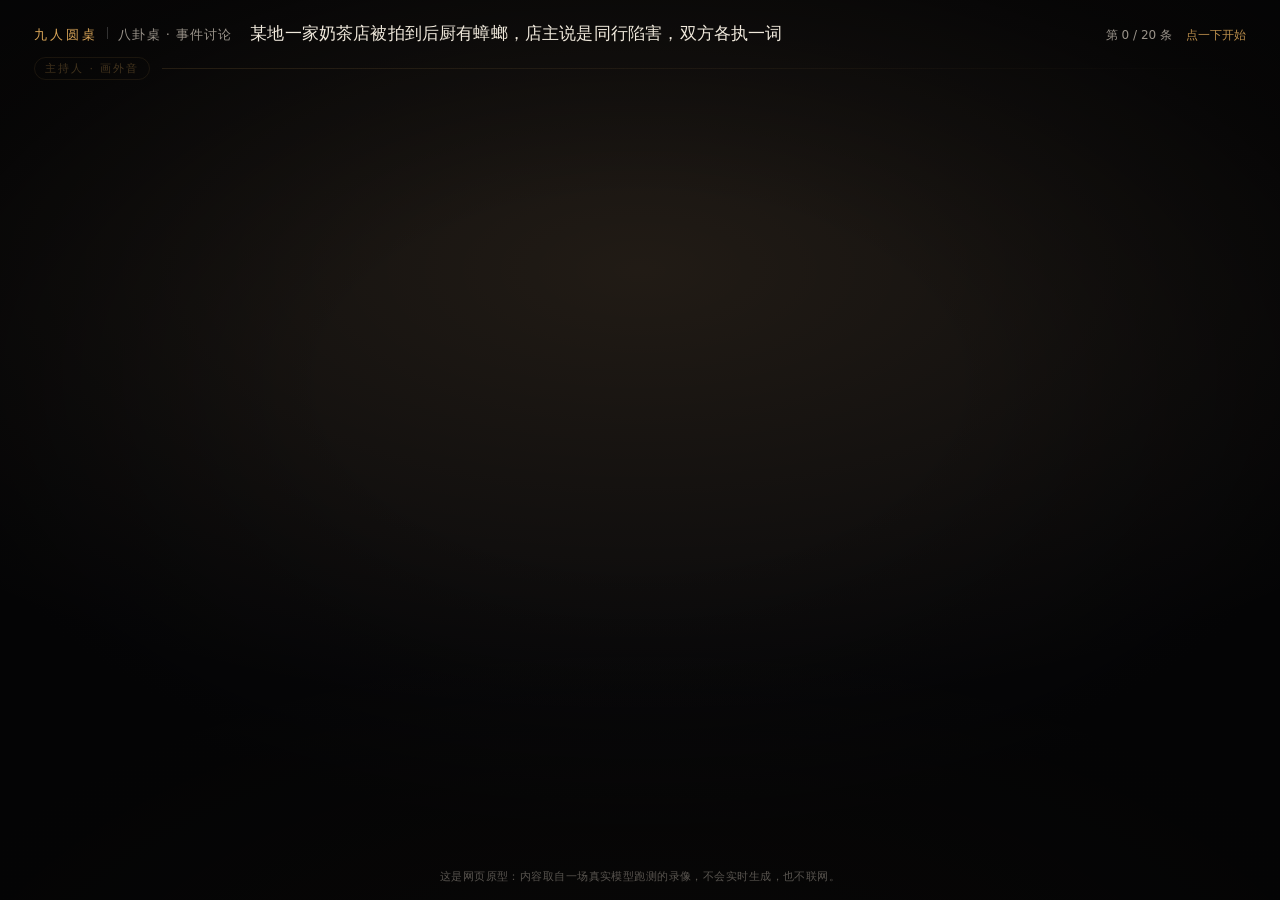
==== web-preview/index.html @ 9fa00aa3 "feat: 网页原型 S1「剧场夜」—— 讨论页新交互的第一版手感 只做交互手感，数据是写死的 20 条真实跑测发言，不联网不调模型。 - 中央一个席位圈 + 台面，只有正在说话的那个人亮，其余压暗 " ====
<!DOCTYPE html>
<html lang="zh-CN">
<head>
<meta charset="utf-8">
<meta name="viewport" content="width=device-width, initial-scale=1">
<title>九人圆桌 · 剧场夜（原型 S1）</title>
<link rel="stylesheet" href="style.css">
</head>
<body data-face="yang">

<div class="stage" id="stage">

  <!-- 顶栏：这是哪张桌、聊的什么事、走到第几条 -->
  <header class="topbar">
    <div class="brand">
      <span class="mark">九人圆桌</span>
      <span class="divider"></span>
      <span class="table-name" id="tableName">八卦桌 · 事件讨论</span>
    </div>
    <h1 class="topic" id="topic">…</h1>
    <div class="counter">
      <span id="counter">第 0 / 0 条</span>
      <span class="hint" id="hint">点一下开始</span>
    </div>
  </header>

  <!-- 主持人不在桌上，声音从上方来 -->
  <div class="voiceover" id="voiceover" aria-hidden="true">
    <span class="vo-label">主持人 · 画外音</span>
    <span class="vo-line"></span>
  </div>

  <!-- 舞台：一圈席位围着一张桌子 -->
  <main class="floor">
    <svg class="replies" id="replies" aria-hidden="true"></svg>
    <div class="table" id="table">
      <div class="table-glow"></div>
      <div class="table-plate">
        <span class="plate-phase" id="platePhase">各自开口</span>
        <span class="plate-count" id="plateCount">8 人围坐</span>
      </div>
    </div>
    <div class="seats" id="seats"></div>
  </main>

  <!-- 说话卡片：一句一条，像有人在说 -->
  <section class="speech" id="speech" aria-live="polite">
    <div class="speech-head">
      <span class="who" id="who">—</span>
      <span class="face-chip" id="faceChip"></span>
      <span class="intent-chip" id="intentChip"></span>
      <span class="reply-chip" id="replyChip"></span>
      <span class="wave" id="wave" aria-hidden="true"><i></i><i></i><i></i><i></i><i></i></span>
    </div>
    <div class="speech-body" id="body"></div>
    <div class="speech-foot">
      <span class="legend">
        <b class="c-solid">我确定</b>
        <b class="c-heard">我听说</b>
        <b class="c-guess">我猜</b>
      </span>
      <span class="keys">点一下 / 空格 继续　← 回看上一句</span>
    </div>
  </section>

  <footer class="notice">
    这是网页原型：内容取自一场真实模型跑测的录像，不会实时生成，也不联网。
  </footer>
</div>

<script src="data.js"></script>
<script src="stage.js"></script>
</body>
</html>
---- web-preview/style.css ----
/* S1「剧场夜」——暗场、聚光灯、只会亮起说话的那个人。
   每个效果后面都标了「Qt 落地」，保证定稿后能搬回现在的 PySide6 程序。 */

:root {
  --ink: #e8e2d6;
  --ink-dim: #9a938a;
  --gold: #d9a558;
  --gold-soft: rgba(217, 165, 88, 0.16);
  --warm: 255, 196, 120;
  --cool: 132, 176, 216;
  --face: var(--warm);          /* 由 body[data-face] 切换：阳面暖、阴面冷 */
  --bg: #08080a;
}

* { box-sizing: border-box; }

html, body {
  height: 100%;
  margin: 0;
  background: var(--bg);
  color: var(--ink);
  font-family: "Microsoft YaHei", "PingFang SC", "Noto Sans SC", system-ui, sans-serif;
  overflow: hidden;
  -webkit-font-smoothing: antialiased;
}

/* 整个舞台：中央一束光打下来，四周压暗。
   Qt 落地：QSS 的 qlineargradient + 一个覆盖层 QWidget（attribute WA_TransparentForMouseEvents）。 */
.stage {
  position: relative;
  height: 100%;
  display: grid;
  grid-template-rows: auto auto 1fr auto auto;
  padding: 22px 34px 16px;
  background:
    radial-gradient(120% 80% at 50% 30%, rgba(var(--face), 0.10), transparent 62%),
    radial-gradient(90% 70% at 50% 120%, rgba(var(--face), 0.05), transparent 70%),
    #08080a;
  transition: background 900ms ease;   /* 翻面时整屋的色温慢慢变 */
}

/* 顶上极淡的颗粒/暗角，让画面不"平" */
.stage::after {
  content: "";
  position: absolute;
  inset: 0;
  pointer-events: none;
  background: radial-gradient(60% 50% at 50% 42%, transparent 40%, rgba(0, 0, 0, 0.55) 100%);
}

/* ── 顶栏 ───────────────────────────────────────────── */
.topbar {
  display: grid;
  grid-template-columns: auto 1fr auto;
  align-items: baseline;
  gap: 18px;
  position: relative;
  z-index: 3;
}

.brand { display: flex; align-items: baseline; gap: 10px; white-space: nowrap; }
.mark { font-size: 13px; letter-spacing: 0.22em; color: var(--gold); }
.divider { width: 1px; height: 12px; background: rgba(255, 255, 255, 0.18); }
.table-name { font-size: 13px; color: var(--ink-dim); letter-spacing: 0.08em; }

.topic {
  margin: 0;
  font-family: "Songti SC", "SimSun", "Noto Serif SC", serif;
  font-size: 17px;
  font-weight: 500;
  letter-spacing: 0.01em;
  color: #f0e9dc;
  overflow: hidden;
  text-overflow: ellipsis;
  white-space: nowrap;
}

.counter {
  display: flex;
  align-items: baseline;
  gap: 14px;
  font-size: 12px;
  color: var(--ink-dim);
  white-space: nowrap;
  font-variant-numeric: tabular-nums;
}
.hint { color: var(--gold); opacity: 0.85; }

/* ── 画外音（主持人）───────────────────────────────── */
.voiceover {
  position: relative;
  z-index: 3;
  display: flex;
  align-items: center;
  gap: 12px;
  padding: 12px 0 4px;
  opacity: 0.28;
  transition: opacity 260ms ease;
}
.voiceover.active { opacity: 1; }
.vo-label {
  font-size: 11px;
  letter-spacing: 0.18em;
  color: var(--gold);
  border: 1px solid rgba(217, 165, 88, 0.35);
  border-radius: 999px;
  padding: 3px 10px;
  white-space: nowrap;
}
.vo-line {
  flex: 1;
  height: 1px;
  background: linear-gradient(90deg, rgba(217, 165, 88, 0.5), transparent);
}

/* ── 舞台与席位 ─────────────────────────────────────── */
.floor {
  position: relative;
  min-height: 0;
  z-index: 2;
}

.table {
  position: absolute;
  left: 50%;
  top: 50%;
  width: 46%;
  height: 54%;
  transform: translate(-50%, -50%) scale(0.92);
  opacity: 0;
  transition: transform 700ms ease, opacity 700ms ease;
}
.table.in { transform: translate(-50%, -50%) scale(1); opacity: 1; }

.table-glow {
  position: absolute;
  inset: -18%;
  border-radius: 50%;
  background: radial-gradient(closest-side, rgba(var(--face), 0.20), transparent 72%);
  filter: blur(6px);
  transition: background 900ms ease;
}

.table-plate {
  position: absolute;
  inset: 0;
  border-radius: 50%;
  border: 1px solid rgba(255, 255, 255, 0.10);
  background:
    radial-gradient(closest-side, rgba(255, 255, 255, 0.045), transparent 78%),
    linear-gradient(160deg, rgba(255, 255, 255, 0.03), rgba(0, 0, 0, 0.35));
  box-shadow: inset 0 0 60px rgba(0, 0, 0, 0.6), 0 30px 80px rgba(0, 0, 0, 0.5);
  display: flex;
  flex-direction: column;
  align-items: center;
  justify-content: center;
  gap: 6px;
}
.plate-phase {
  font-family: "Songti SC", "SimSun", serif;
  font-size: 26px;
  letter-spacing: 0.24em;
  color: rgba(240, 233, 220, 0.72);
  text-indent: 0.24em;
}
.plate-count { font-size: 11px; letter-spacing: 0.16em; color: var(--ink-dim); }

.seats { position: absolute; inset: 0; }

/* 一张席位：头像 + 名字 + 面别光环
   Qt 落地：QToolButton(圆形头像) + QLabel，光环用 QGraphicsDropShadowEffect 的 color/blurRadius。 */
.seat {
  position: absolute;
  width: 92px;
  margin: -46px 0 0 -46px;      /* 以中心定位 */
  display: flex;
  flex-direction: column;
  align-items: center;
  gap: 6px;
  opacity: 0;
  transform: translateY(10px) scale(0.96);
  transition: opacity 420ms ease, transform 420ms ease, filter 500ms ease;
}
.seat.in { opacity: 1; transform: none; }
.seat.dim { filter: brightness(0.42) saturate(0.6); }

.seat-face {
  position: relative;
  width: 62px;
  height: 62px;
  border-radius: 50%;
  background: #121216;
  border: 1px solid rgba(255, 255, 255, 0.10);
  transition: border-color 500ms ease, box-shadow 500ms ease, transform 320ms ease;
}
.seat-face img {
  width: 100%;
  height: 100%;
  border-radius: 50%;
  display: block;
  opacity: 0.85;
  transition: opacity 400ms ease;
}

/* 阳面：暖金环；阴面：冷青环——翻面时肉眼能看出"这个人变了"。 */
.seat[data-face="yang"] .seat-face {
  border-color: rgba(var(--warm), 0.85);
  box-shadow: 0 0 0 1px rgba(var(--warm), 0.28), 0 0 24px rgba(var(--warm), 0.34);
}
.seat[data-face="yin"] .seat-face {
  border-color: rgba(var(--cool), 0.8);
  box-shadow: 0 0 0 1px rgba(var(--cool), 0.22), 0 0 22px rgba(var(--cool), 0.28);
}
.seat[data-face="yin"] .seat-face img { filter: grayscale(0.35) contrast(1.05); opacity: 0.75; }

.seat.speaking .seat-face { transform: scale(1.06); }
.seat.speaking[data-face="yang"] .seat-face { box-shadow: 0 0 0 2px rgba(var(--warm), 0.6), 0 0 46px rgba(var(--warm), 0.65); }
.seat.speaking[data-face="yin"] .seat-face { box-shadow: 0 0 0 2px rgba(var(--cool), 0.6), 0 0 44px rgba(var(--cool), 0.6); }
.seat.speaking .seat-face img { opacity: 1; }

.seat-name { font-size: 13px; letter-spacing: 0.06em; color: #ded6c8; white-space: nowrap; }
.seat-duty { font-size: 10px; color: rgba(154, 147, 138, 0.75); white-space: nowrap; }
.seat-trigram {
  position: absolute;
  left: 50%;
  bottom: -18px;
  transform: translateX(-50%);
  font-size: 10px;
  letter-spacing: 0.12em;
  color: rgba(217, 165, 88, 0.75);
  white-space: nowrap;
}

/* ── 回应连线：谁在回谁 ─────────────────────────────── */
.replies { position: absolute; inset: 0; width: 100%; height: 100%; pointer-events: none; }
.replies path {
  fill: none;
  stroke: rgba(217, 165, 88, 0.55);
  stroke-width: 1.2;
  stroke-dasharray: 5 5;
  animation: dash 900ms linear infinite;
}
.replies path.cool { stroke: rgba(var(--cool), 0.55); }
@keyframes dash { to { stroke-dashoffset: -20; } }

/* ── 说话卡片 ───────────────────────────────────────── */
.speech {
  position: relative;
  z-index: 3;
  width: min(1040px, 82%);
  margin: 0 auto;
  padding: 18px 26px 12px;
  border-radius: 18px;
  background: linear-gradient(180deg, rgba(20, 20, 24, 0.92), rgba(14, 14, 17, 0.92));
  border: 1px solid rgba(255, 255, 255, 0.07);
  box-shadow: 0 26px 70px rgba(0, 0, 0, 0.55), inset 0 1px 0 rgba(255, 255, 255, 0.05);
  opacity: 0;
  transform: translateY(14px);
  transition: opacity 360ms ease, transform 360ms ease;
}
.speech.in { opacity: 1; transform: none; }

.speech-head { display: flex; align-items: center; gap: 10px; margin-bottom: 10px; }
.who { font-size: 15px; letter-spacing: 0.04em; color: #f4ecdd; }
.face-chip, .intent-chip, .reply-chip {
  font-size: 10px;
  letter-spacing: 0.1em;
  padding: 2px 8px;
  border-radius: 999px;
  white-space: nowrap;
}
.face-chip[data-face="yang"] { color: #ffcf8e; border: 1px solid rgba(var(--warm), 0.45); background: rgba(var(--warm), 0.10); }
.face-chip[data-face="yin"]  { color: #a8cbe8; border: 1px solid rgba(var(--cool), 0.45); background: rgba(var(--cool), 0.10); }
.intent-chip { color: var(--ink-dim); border: 1px solid rgba(255, 255, 255, 0.12); }
.reply-chip { color: rgba(217, 165, 88, 0.9); border: 1px solid rgba(217, 165, 88, 0.3); }
.reply-chip:empty, .face-chip:empty, .intent-chip:empty { display: none; }

.wave { display: inline-flex; align-items: flex-end; gap: 3px; height: 14px; margin-left: 4px; opacity: 0; transition: opacity 200ms; }
.wave.on { opacity: 1; }
.wave i {
  width: 2px; height: 4px; border-radius: 1px;
  background: rgba(var(--face), 0.9);
  animation: talk 620ms ease-in-out infinite;
}
.wave i:nth-child(2) { animation-delay: 90ms; }
.wave i:nth-child(3) { animation-delay: 180ms; }
.wave i:nth-child(4) { animation-delay: 60ms; }
.wave i:nth-child(5) { animation-delay: 240ms; }
@keyframes talk { 0%, 100% { height: 4px; } 50% { height: 13px; } }

.speech-body {
  font-size: 19px;
  line-height: 1.95;
  letter-spacing: 0.015em;
  color: #ece5d8;
  max-height: 33vh;
  overflow: auto;
  scrollbar-width: thin;
}
/* 一句一句浮现：像真的在说话，而不是"啪"整段贴上去。
   Qt 落地：QLabel 富文本 + QPropertyAnimation(opacity)，或用 QTimer 逐句 append 到 QTextEdit。 */
.sent { opacity: 0; transform: translateY(4px); transition: opacity 320ms ease, transform 320ms ease; }
.sent.in { opacity: 1; transform: none; }

/* 置信度着色：确定＝实心、听说＝琥珀、猜＝灰 */
.c-solid { color: #b9e3c4; font-weight: 600; }
.c-heard { color: #f0c98a; font-weight: 600; }
.c-guess { color: #b9b3aa; font-weight: 600; font-style: normal; }

.speech-foot {
  display: flex;
  justify-content: space-between;
  align-items: center;
  gap: 16px;
  margin-top: 10px;
  padding-top: 8px;
  border-top: 1px solid rgba(255, 255, 255, 0.06);
  font-size: 11px;
  color: rgba(154, 147, 138, 0.8);
}
.legend b { font-weight: 600; margin-right: 10px; }
.keys { white-space: nowrap; }

.notice {
  position: relative;
  z-index: 3;
  margin-top: 10px;
  text-align: center;
  font-size: 11px;
  letter-spacing: 0.04em;
  color: rgba(154, 147, 138, 0.55);
}

/* 窄屏时把席位缩小，别挤成一团 */
@media (max-width: 1100px) {
  .seat { width: 78px; margin: -39px 0 0 -39px; }
  .seat-face { width: 52px; height: 52px; }
  .speech-body { font-size: 17px; }
  .plate-phase { font-size: 20px; }
}

@media (prefers-reduced-motion: reduce) {
  * { animation-duration: 1ms !important; transition-duration: 1ms !important; }
}
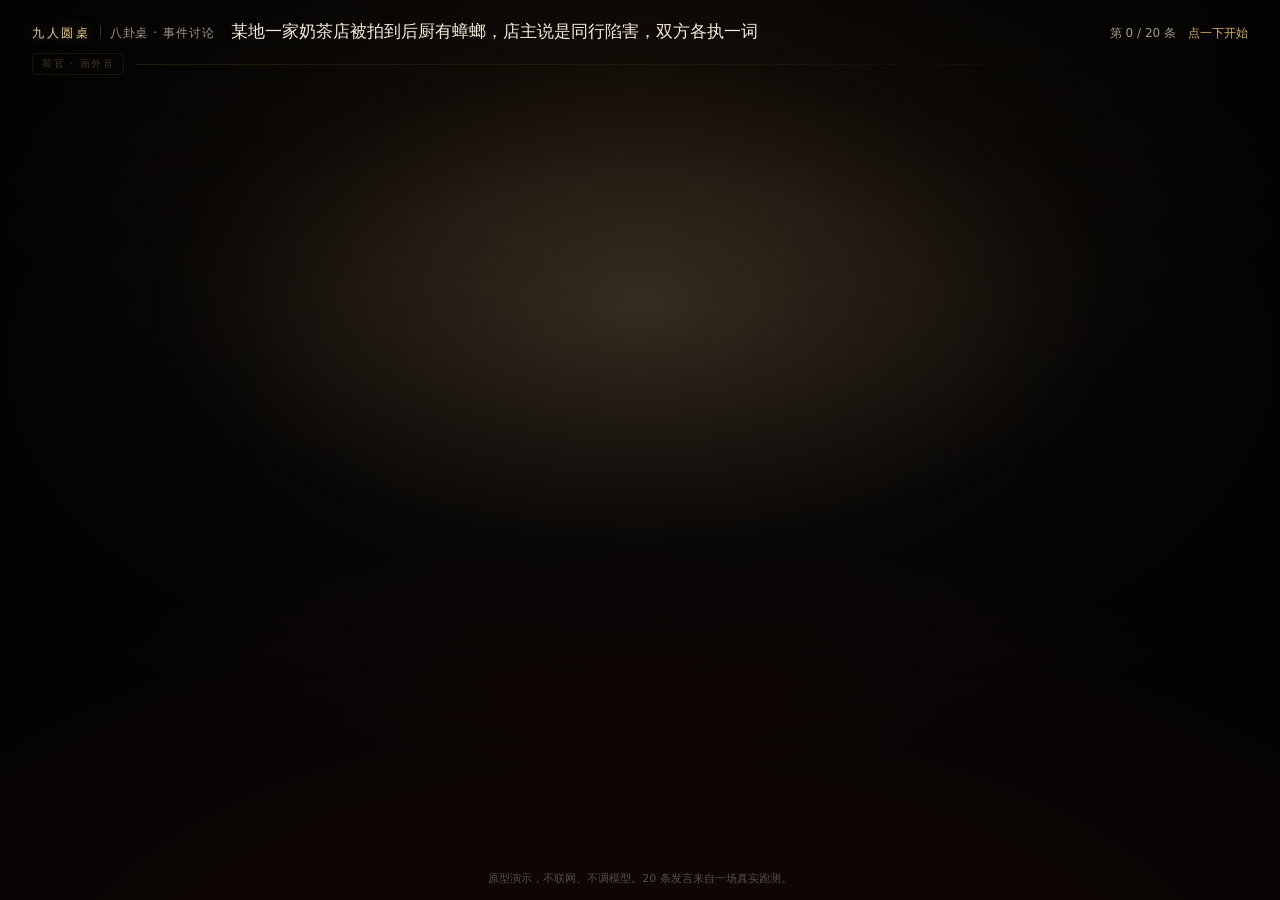
==== commit ffbaccae: "feat(web-preview): 换成赌桌——绿绒桌面、筹码底池、暗牌翻面、荷官 按用户要求把原型从"剧场"改成赌场赌桌： - 绿绒绒面 + 皮革包金的桌沿，桌面正中是底池（每说一条丢一枚筹码，阴" ====
--- a/web-preview/index.html
+++ b/web-preview/index.html
@@ -2,70 +2,72 @@
 <html lang="zh-CN">
 <head>
 <meta charset="utf-8">
-<meta name="viewport" content="width=device-width, initial-scale=1">
-<title>九人圆桌 · 剧场夜（原型 S1）</title>
+<title>九人圆桌 · 赌桌原型</title>
 <link rel="stylesheet" href="style.css">
 </head>
 <body data-face="yang">
-
 <div class="stage" id="stage">
 
-  <!-- 顶栏：这是哪张桌、聊的什么事、走到第几条 -->
+  <!-- 顶栏：牌桌名 + 这一局的议题 + 进度 -->
   <header class="topbar">
     <div class="brand">
       <span class="mark">九人圆桌</span>
       <span class="divider"></span>
-      <span class="table-name" id="tableName">八卦桌 · 事件讨论</span>
+      <span class="table-name" id="tableName"></span>
     </div>
-    <h1 class="topic" id="topic">…</h1>
+    <h1 class="topic" id="topic"></h1>
     <div class="counter">
-      <span id="counter">第 0 / 0 条</span>
+      <span id="counter"></span>
       <span class="hint" id="hint">点一下开始</span>
     </div>
   </header>
 
-  <!-- 主持人不在桌上，声音从上方来 -->
-  <div class="voiceover" id="voiceover" aria-hidden="true">
-    <span class="vo-label">主持人 · 画外音</span>
+  <!-- 荷官说话时这行亮起来（他不在桌上坐） -->
+  <div class="voiceover" id="voiceover">
+    <span class="vo-label">荷官 · 画外音</span>
     <span class="vo-line"></span>
   </div>
 
-  <!-- 舞台：一圈席位围着一张桌子 -->
   <main class="floor">
-    <svg class="replies" id="replies" aria-hidden="true"></svg>
+    <!-- 绿绒赌桌：金边、绒面、中央底池 -->
     <div class="table" id="table">
-      <div class="table-glow"></div>
-      <div class="table-plate">
-        <span class="plate-phase" id="platePhase">各自开口</span>
-        <span class="plate-count" id="plateCount">8 人围坐</span>
+      <div class="rail"></div>
+      <div class="felt"></div>
+      <div class="bet-line"></div>
+      <div class="pot">
+        <div class="pot-chips" id="potChips"></div>
+        <div class="plaque">
+          <span id="platePhase">开题</span>
+          <small id="plateCount">8 人围坐</small>
+        </div>
+      </div>
+      <div class="dealer" id="dealer">
+        <span class="shoe"></span>
+        <b>荷官</b>
       </div>
     </div>
+
     <div class="seats" id="seats"></div>
+    <svg class="replies" id="replies"></svg>
   </main>
 
-  <!-- 说话卡片：一句一条，像有人在说 -->
-  <section class="speech" id="speech" aria-live="polite">
+  <!-- 发言卡片：像一张甩到桌边的牌 -->
+  <section class="speech" id="speech">
     <div class="speech-head">
-      <span class="who" id="who">—</span>
+      <span class="who" id="who"></span>
       <span class="face-chip" id="faceChip"></span>
       <span class="intent-chip" id="intentChip"></span>
       <span class="reply-chip" id="replyChip"></span>
-      <span class="wave" id="wave" aria-hidden="true"><i></i><i></i><i></i><i></i><i></i></span>
+      <span class="wave" id="wave"><i></i><i></i><i></i><i></i><i></i></span>
     </div>
     <div class="speech-body" id="body"></div>
     <div class="speech-foot">
-      <span class="legend">
-        <b class="c-solid">我确定</b>
-        <b class="c-heard">我听说</b>
-        <b class="c-guess">我猜</b>
-      </span>
-      <span class="keys">点一下 / 空格 继续　← 回看上一句</span>
+      <span class="legend"><b class="c-solid">我确定</b><b class="c-heard">我听说</b><b class="c-guess">我猜</b></span>
+      <span class="keys">点一下 / 空格 = 下一条 &nbsp;·&nbsp; ← = 回看</span>
     </div>
   </section>
 
-  <footer class="notice">
-    这是网页原型：内容取自一场真实模型跑测的录像，不会实时生成，也不联网。
-  </footer>
+  <p class="notice">原型演示，不联网、不调模型。20 条发言来自一场真实跑测。</p>
 </div>
 
 <script src="data.js"></script>
--- a/web-preview/style.css
+++ b/web-preview/style.css
@@ -1,15 +1,16 @@
-/* S1「剧场夜」——暗场、聚光灯、只会亮起说话的那个人。
-   每个效果后面都标了「Qt 落地」，保证定稿后能搬回现在的 PySide6 程序。 */
+/* S1「赌桌」—— 绿绒桌面、金边、筹码、暗牌。
+   每个效果后面标了「Qt 落地」，保证定稿后能搬回现在的 PySide6 程序。 */
 
 :root {
-  --ink: #e8e2d6;
-  --ink-dim: #9a938a;
-  --gold: #d9a558;
-  --gold-soft: rgba(217, 165, 88, 0.16);
-  --warm: 255, 196, 120;
-  --cool: 132, 176, 216;
-  --face: var(--warm);          /* 由 body[data-face] 切换：阳面暖、阴面冷 */
-  --bg: #08080a;
+  --ink: #efe7d7;
+  --ink-dim: #a09788;
+  --gold: #d8b25e;
+  --gold-hi: #f2d79a;
+  --warm: 255, 198, 122;
+  --cool: 126, 172, 214;
+  --face: var(--warm);
+  --felt-1: #11503a;
+  --felt-2: #072a1e;
 }
 
 * { box-sizing: border-box; }
@@ -17,265 +18,405 @@
 html, body {
   height: 100%;
   margin: 0;
-  background: var(--bg);
+  background: #080605;
   color: var(--ink);
   font-family: "Microsoft YaHei", "PingFang SC", "Noto Sans SC", system-ui, sans-serif;
   overflow: hidden;
   -webkit-font-smoothing: antialiased;
 }
 
-/* 整个舞台：中央一束光打下来，四周压暗。
-   Qt 落地：QSS 的 qlineargradient + 一个覆盖层 QWidget（attribute WA_TransparentForMouseEvents）。 */
+/* 赌场房间：整体极暗，桌子正上方一盏灯，地面有点暗红地毯的意思。
+   Qt 落地：QSS qlineargradient 叠加一个不吃鼠标的覆盖层 QWidget。 */
 .stage {
   position: relative;
   height: 100%;
   display: grid;
   grid-template-rows: auto auto 1fr auto auto;
-  padding: 22px 34px 16px;
+  padding: 20px 32px 14px;
   background:
-    radial-gradient(120% 80% at 50% 30%, rgba(var(--face), 0.10), transparent 62%),
-    radial-gradient(90% 70% at 50% 120%, rgba(var(--face), 0.05), transparent 70%),
-    #08080a;
-  transition: background 900ms ease;   /* 翻面时整屋的色温慢慢变 */
-}
-
-/* 顶上极淡的颗粒/暗角，让画面不"平" */
+    radial-gradient(58% 42% at 50% 34%, rgba(255, 214, 150, 0.16), transparent 66%),
+    radial-gradient(120% 90% at 50% 116%, rgba(90, 26, 20, 0.55), transparent 62%),
+    radial-gradient(80% 60% at 50% 8%, rgba(60, 40, 20, 0.35), transparent 70%),
+    #080605;
+}
+
+/* 灯罩下的暗角，画面不"平" */
 .stage::after {
   content: "";
   position: absolute;
   inset: 0;
   pointer-events: none;
-  background: radial-gradient(60% 50% at 50% 42%, transparent 40%, rgba(0, 0, 0, 0.55) 100%);
+  background: radial-gradient(58% 46% at 50% 40%, transparent 42%, rgba(0, 0, 0, 0.62) 100%);
 }
 
 /* ── 顶栏 ───────────────────────────────────────────── */
 .topbar {
+  position: relative;
+  z-index: 4;
   display: grid;
   grid-template-columns: auto 1fr auto;
   align-items: baseline;
-  gap: 18px;
-  position: relative;
-  z-index: 3;
-}
-
-.brand { display: flex; align-items: baseline; gap: 10px; white-space: nowrap; }
-.mark { font-size: 13px; letter-spacing: 0.22em; color: var(--gold); }
-.divider { width: 1px; height: 12px; background: rgba(255, 255, 255, 0.18); }
-.table-name { font-size: 13px; color: var(--ink-dim); letter-spacing: 0.08em; }
+  gap: 16px;
+}
+.brand { display: flex; align-items: baseline; gap: 9px; white-space: nowrap; }
+.mark {
+  font-size: 12px;
+  letter-spacing: 0.22em;
+  color: var(--gold-hi);
+  text-shadow: 0 0 14px rgba(242, 215, 154, 0.35);
+}
+.divider { width: 1px; height: 11px; background: rgba(255, 255, 255, 0.2); }
+.table-name { font-size: 12px; color: var(--ink-dim); letter-spacing: 0.08em; }
 
 .topic {
   margin: 0;
   font-family: "Songti SC", "SimSun", "Noto Serif SC", serif;
   font-size: 17px;
   font-weight: 500;
-  letter-spacing: 0.01em;
-  color: #f0e9dc;
+  color: #f4ecdb;
   overflow: hidden;
   text-overflow: ellipsis;
   white-space: nowrap;
 }
-
 .counter {
   display: flex;
   align-items: baseline;
-  gap: 14px;
+  gap: 12px;
   font-size: 12px;
   color: var(--ink-dim);
   white-space: nowrap;
   font-variant-numeric: tabular-nums;
 }
-.hint { color: var(--gold); opacity: 0.85; }
-
-/* ── 画外音（主持人）───────────────────────────────── */
+.hint { color: var(--gold); }
+
+/* ── 荷官画外音 ─────────────────────────────────────── */
 .voiceover {
   position: relative;
-  z-index: 3;
+  z-index: 4;
   display: flex;
   align-items: center;
   gap: 12px;
-  padding: 12px 0 4px;
-  opacity: 0.28;
+  padding: 10px 0 2px;
+  opacity: 0.26;
   transition: opacity 260ms ease;
 }
 .voiceover.active { opacity: 1; }
 .vo-label {
-  font-size: 11px;
-  letter-spacing: 0.18em;
-  color: var(--gold);
-  border: 1px solid rgba(217, 165, 88, 0.35);
-  border-radius: 999px;
-  padding: 3px 10px;
-  white-space: nowrap;
-}
-.vo-line {
-  flex: 1;
-  height: 1px;
-  background: linear-gradient(90deg, rgba(217, 165, 88, 0.5), transparent);
-}
-
-/* ── 舞台与席位 ─────────────────────────────────────── */
-.floor {
-  position: relative;
-  min-height: 0;
-  z-index: 2;
-}
+  font-size: 10px;
+  letter-spacing: 0.16em;
+  color: var(--gold-hi);
+  border: 1px solid rgba(216, 178, 94, 0.4);
+  border-radius: 4px;
+  padding: 3px 9px;
+  white-space: nowrap;
+}
+.vo-line { flex: 1; height: 1px; background: linear-gradient(90deg, rgba(216, 178, 94, 0.5), transparent); }
+
+/* ── 桌面 ───────────────────────────────────────────── */
+.floor { position: relative; min-height: 0; z-index: 2; }
 
 .table {
   position: absolute;
   left: 50%;
   top: 50%;
-  width: 46%;
-  height: 54%;
-  transform: translate(-50%, -50%) scale(0.92);
+  width: 48%;
+  height: 56%;
+  transform: translate(-50%, -50%) scale(0.9);
   opacity: 0;
-  transition: transform 700ms ease, opacity 700ms ease;
+  transition: transform 760ms cubic-bezier(.2,.8,.2,1), opacity 760ms ease;
 }
 .table.in { transform: translate(-50%, -50%) scale(1); opacity: 1; }
 
-.table-glow {
-  position: absolute;
-  inset: -18%;
-  border-radius: 50%;
-  background: radial-gradient(closest-side, rgba(var(--face), 0.20), transparent 72%);
-  filter: blur(6px);
-  transition: background 900ms ease;
-}
-
-.table-plate {
+/* 桌沿：厚皮革包边 + 两道金线。绿绒缩在里面，形成一圈边。 */
+.rail {
   position: absolute;
   inset: 0;
   border-radius: 50%;
-  border: 1px solid rgba(255, 255, 255, 0.10);
+  background: radial-gradient(closest-side, #34200f, #1a0f07 76%, #120a05);
+  box-shadow:
+    0 0 0 2px rgba(242, 215, 154, 0.75),
+    0 0 0 12px #241608,
+    0 0 0 14px rgba(216, 178, 94, 0.6),
+    0 0 0 16px rgba(0, 0, 0, 0.5),
+    0 30px 74px rgba(0, 0, 0, 0.66),
+    inset 0 4px 12px rgba(255, 255, 255, 0.08);
+}
+
+/* 绿绒：中间亮、边缘沉，叠一层极淡的绒面颗粒 */
+.felt {
+  position: absolute;
+  inset: 17px;
+  border-radius: 50%;
   background:
-    radial-gradient(closest-side, rgba(255, 255, 255, 0.045), transparent 78%),
-    linear-gradient(160deg, rgba(255, 255, 255, 0.03), rgba(0, 0, 0, 0.35));
-  box-shadow: inset 0 0 60px rgba(0, 0, 0, 0.6), 0 30px 80px rgba(0, 0, 0, 0.5);
+    url("data:image/svg+xml;utf8,<svg xmlns='http://www.w3.org/2000/svg' width='120' height='120'><filter id='g'><feTurbulence type='fractalNoise' baseFrequency='0.9' numOctaves='2' stitchTiles='stitch'/></filter><rect width='120' height='120' filter='url(%23g)' opacity='0.5'/></svg>") 0 0 / 120px 120px,
+    radial-gradient(closest-side, #1a6b50 0%, #0d4531 62%, #072319 100%);
+  background-blend-mode: overlay, normal;
+  box-shadow:
+    inset 0 0 76px rgba(0, 0, 0, 0.52),
+    inset 0 2px 0 rgba(255, 255, 255, 0.07);
+}
+.felt::after {                              /* 绒面上那层柔光 */
+  content: "";
+  position: absolute;
+  inset: 0;
+  border-radius: 50%;
+  background: radial-gradient(58% 50% at 50% 32%, rgba(255, 255, 255, 0.13), transparent 72%);
+}
+
+/* 下注线：一圈虚线，把中央底池框出来 */
+.bet-line {
+  position: absolute;
+  inset: 15%;
+  border-radius: 50%;
+  border: 1px dashed rgba(216, 178, 94, 0.32);
+}
+
+/* 中央底池：筹码越堆越高，牌匾上写着当前阶段 */
+.pot {
+  position: absolute;
+  left: 50%;
+  top: 50%;
+  transform: translate(-50%, -50%);
   display: flex;
   flex-direction: column;
   align-items: center;
-  justify-content: center;
-  gap: 6px;
-}
-.plate-phase {
+  gap: 10px;
+  pointer-events: none;
+}
+.pot-chips { display: flex; align-items: flex-end; gap: 3px; height: 26px; }
+.pot-chips i {
+  display: block;
+  width: 15px;
+  height: 15px;
+  border-radius: 50%;
+  background: radial-gradient(circle at 35% 30%, #ffe9b8, #d9a53f 58%, #8a5f16);
+  border: 1px solid rgba(0, 0, 0, 0.45);
+  box-shadow: 0 3px 6px rgba(0, 0, 0, 0.5), inset 0 0 0 2px rgba(255, 255, 255, 0.22);
+  animation: chip-in 320ms cubic-bezier(.2,.9,.2,1);
+}
+.pot-chips i.cool { background: radial-gradient(circle at 35% 30%, #dcecff, #7ea9d6 58%, #2f5476); }
+@keyframes chip-in {
+  from { transform: translateY(-22px) scale(0.7); opacity: 0; }
+  to { transform: none; opacity: 1; }
+}
+
+.plaque {
+  padding: 6px 20px 7px;
+  border-radius: 4px;
+  background: linear-gradient(180deg, #3a2a17, #241a10);
+  border: 1px solid rgba(216, 178, 94, 0.55);
+  box-shadow: 0 6px 18px rgba(0, 0, 0, 0.55), inset 0 1px 0 rgba(242, 215, 154, 0.3);
+  text-align: center;
+  white-space: nowrap;
+}
+.plaque span {
+  display: block;
   font-family: "Songti SC", "SimSun", serif;
-  font-size: 26px;
-  letter-spacing: 0.24em;
-  color: rgba(240, 233, 220, 0.72);
-  text-indent: 0.24em;
-}
-.plate-count { font-size: 11px; letter-spacing: 0.16em; color: var(--ink-dim); }
-
+  font-size: 18px;
+  letter-spacing: 0.2em;
+  color: var(--gold-hi);
+  text-indent: 0.2em;
+}
+.plaque small { display: block; margin-top: 2px; font-size: 10px; letter-spacing: 0.14em; color: rgba(160, 151, 136, 0.9); }
+
+/* 荷官：坐在桌子对面上沿，面前一只牌靴 */
+.dealer {
+  position: absolute;
+  left: 50%;
+  top: -26px;
+  transform: translateX(-50%);
+  display: flex;
+  flex-direction: column;
+  align-items: center;
+  gap: 4px;
+  opacity: 0.75;
+  transition: opacity 300ms ease, transform 300ms ease;
+}
+.dealer.active { opacity: 1; transform: translateX(-50%) translateY(-3px); }
+.dealer .shoe {
+  width: 34px;
+  height: 22px;
+  border-radius: 3px;
+  background: linear-gradient(180deg, #6d1f1f, #33100f);
+  border: 1px solid rgba(216, 178, 94, 0.5);
+  box-shadow: 0 4px 10px rgba(0, 0, 0, 0.6), inset 0 1px 0 rgba(255, 255, 255, 0.18);
+}
+.dealer b {
+  font-size: 10px;
+  letter-spacing: 0.16em;
+  color: rgba(216, 178, 94, 0.85);
+  font-weight: 500;
+}
+
+/* ── 席位 ───────────────────────────────────────────── */
 .seats { position: absolute; inset: 0; }
 
-/* 一张席位：头像 + 名字 + 面别光环
-   Qt 落地：QToolButton(圆形头像) + QLabel，光环用 QGraphicsDropShadowEffect 的 color/blurRadius。 */
 .seat {
   position: absolute;
   width: 92px;
-  margin: -46px 0 0 -46px;      /* 以中心定位 */
+  margin: -46px 0 0 -46px;
   display: flex;
   flex-direction: column;
   align-items: center;
-  gap: 6px;
+  gap: 5px;
   opacity: 0;
   transform: translateY(10px) scale(0.96);
-  transition: opacity 420ms ease, transform 420ms ease, filter 500ms ease;
+  transition: opacity 420ms ease, transform 420ms ease, filter 520ms ease;
 }
 .seat.in { opacity: 1; transform: none; }
-.seat.dim { filter: brightness(0.42) saturate(0.6); }
-
+.seat.dim { filter: brightness(0.4) saturate(0.55); }
+
+/* 头像：金圈包着，像牌桌上的人像筹码 */
 .seat-face {
   position: relative;
-  width: 62px;
-  height: 62px;
-  border-radius: 50%;
-  background: #121216;
-  border: 1px solid rgba(255, 255, 255, 0.10);
-  transition: border-color 500ms ease, box-shadow 500ms ease, transform 320ms ease;
-}
-.seat-face img {
+  width: 58px;
+  height: 58px;
+  border-radius: 50%;
+  background: radial-gradient(circle at 40% 30%, #1b1b20, #0a0a0d);
+  border: 2px solid rgba(255, 255, 255, 0.10);
+  transition: border-color 520ms ease, box-shadow 520ms ease, transform 320ms ease;
+}
+.seat-face img { width: 100%; height: 100%; border-radius: 50%; display: block; opacity: 0.88; transition: opacity 400ms ease, filter 500ms ease; }
+
+.seat[data-face="yang"] .seat-face {
+  border-color: rgba(var(--warm), 0.9);
+  box-shadow: 0 0 0 3px rgba(0, 0, 0, 0.5), 0 0 22px rgba(var(--warm), 0.32);
+}
+.seat[data-face="yin"] .seat-face {
+  border-color: rgba(var(--cool), 0.85);
+  box-shadow: 0 0 0 3px rgba(0, 0, 0, 0.5), 0 0 20px rgba(var(--cool), 0.3);
+}
+.seat[data-face="yin"] .seat-face img { filter: grayscale(0.3) contrast(1.06); opacity: 0.7; }
+
+.seat.speaking .seat-face { transform: scale(1.07); }
+.seat.speaking[data-face="yang"] .seat-face { box-shadow: 0 0 0 3px rgba(0, 0, 0, 0.5), 0 0 44px rgba(var(--warm), 0.62); }
+.seat.speaking[data-face="yin"] .seat-face { box-shadow: 0 0 0 3px rgba(0, 0, 0, 0.5), 0 0 42px rgba(var(--cool), 0.58); }
+.seat.speaking .seat-face img { opacity: 1; }
+
+/* 每个人面前一小摞筹码 */
+.chips {
+  display: flex;
+  gap: 2px;
+  margin-top: -2px;
+  opacity: 0.85;
+  transition: opacity 300ms ease, transform 300ms ease;
+}
+.chips i {
+  display: block;
+  width: 12px;
+  height: 12px;
+  border-radius: 50%;
+  background: radial-gradient(circle at 35% 30%, #ffe9b8, #c8993c 60%, #7c5612);
+  border: 1px solid rgba(0, 0, 0, 0.5);
+  box-shadow: 0 2px 4px rgba(0, 0, 0, 0.5), inset 0 0 0 2px rgba(255, 255, 255, 0.2);
+}
+.chips i:nth-child(2) { background: radial-gradient(circle at 35% 30%, #ffd6d6, #b8483f 60%, #6d211c); }
+.chips i:nth-child(3) { background: radial-gradient(circle at 35% 30%, #dfefff, #5d86b0 60%, #26405a); }
+.seat.speaking .chips { opacity: 1; transform: translateY(-2px); }
+
+/* 名牌：铜牌 */
+.seat-name {
+  font-size: 13px;
+  letter-spacing: 0.06em;
+  color: #f0e6d2;
+  padding: 1px 8px 2px;
+  border-radius: 3px;
+  background: linear-gradient(180deg, rgba(58, 42, 23, 0.9), rgba(32, 23, 14, 0.9));
+  border: 1px solid rgba(216, 178, 94, 0.32);
+  white-space: nowrap;
+}
+.seat-duty { font-size: 10px; color: rgba(160, 151, 136, 0.8); white-space: nowrap; }
+
+/* 暗牌：平时牌背朝上，翻面时翻过来亮出"阴"。
+   Qt 落地：QPropertyAnimation 做 rotateY（Qt 里用 QTransform + 定时器分帧），或者干脆换成两张 QPixmap 轮换。 */
+.card {
+  position: absolute;
+  right: -12px;
+  top: 30px;
+  width: 26px;
+  height: 36px;
+  perspective: 400px;
+  pointer-events: none;
+}
+.card-inner {
+  position: relative;
   width: 100%;
   height: 100%;
-  border-radius: 50%;
-  display: block;
-  opacity: 0.85;
-  transition: opacity 400ms ease;
-}
-
-/* 阳面：暖金环；阴面：冷青环——翻面时肉眼能看出"这个人变了"。 */
-.seat[data-face="yang"] .seat-face {
-  border-color: rgba(var(--warm), 0.85);
-  box-shadow: 0 0 0 1px rgba(var(--warm), 0.28), 0 0 24px rgba(var(--warm), 0.34);
-}
-.seat[data-face="yin"] .seat-face {
-  border-color: rgba(var(--cool), 0.8);
-  box-shadow: 0 0 0 1px rgba(var(--cool), 0.22), 0 0 22px rgba(var(--cool), 0.28);
-}
-.seat[data-face="yin"] .seat-face img { filter: grayscale(0.35) contrast(1.05); opacity: 0.75; }
-
-.seat.speaking .seat-face { transform: scale(1.06); }
-.seat.speaking[data-face="yang"] .seat-face { box-shadow: 0 0 0 2px rgba(var(--warm), 0.6), 0 0 46px rgba(var(--warm), 0.65); }
-.seat.speaking[data-face="yin"] .seat-face { box-shadow: 0 0 0 2px rgba(var(--cool), 0.6), 0 0 44px rgba(var(--cool), 0.6); }
-.seat.speaking .seat-face img { opacity: 1; }
-
-.seat-name { font-size: 13px; letter-spacing: 0.06em; color: #ded6c8; white-space: nowrap; }
-.seat-duty { font-size: 10px; color: rgba(154, 147, 138, 0.75); white-space: nowrap; }
-.seat-trigram {
-  position: absolute;
-  left: 50%;
-  bottom: -18px;
-  transform: translateX(-50%);
-  font-size: 10px;
-  letter-spacing: 0.12em;
-  color: rgba(217, 165, 88, 0.75);
-  white-space: nowrap;
-}
-
-/* ── 回应连线：谁在回谁 ─────────────────────────────── */
+  transform-style: preserve-3d;
+  transition: transform 620ms cubic-bezier(.3,.9,.2,1);
+}
+.card.flipped .card-inner { transform: rotateY(180deg); }
+.card-back, .card-front {
+  position: absolute;
+  inset: 0;
+  border-radius: 3px;
+  backface-visibility: hidden;
+  display: flex;
+  align-items: center;
+  justify-content: center;
+  font-size: 12px;
+  border: 1px solid rgba(216, 178, 94, 0.55);
+  box-shadow: 0 5px 12px rgba(0, 0, 0, 0.55);
+}
+.card-back {
+  background:
+    repeating-linear-gradient(45deg, rgba(255, 255, 255, 0.06) 0 2px, transparent 2px 5px),
+    linear-gradient(160deg, #5e1f1f, #2c0e0e);
+  color: rgba(242, 215, 154, 0.85);
+}
+.card-front {
+  transform: rotateY(180deg);
+  background: linear-gradient(160deg, #24405a, #0f1c28);
+  color: #a8cbe8;
+  font-weight: 600;
+}
+
+/* ── 回应连线 ───────────────────────────────────────── */
 .replies { position: absolute; inset: 0; width: 100%; height: 100%; pointer-events: none; }
 .replies path {
   fill: none;
-  stroke: rgba(217, 165, 88, 0.55);
+  stroke: rgba(216, 178, 94, 0.6);
   stroke-width: 1.2;
   stroke-dasharray: 5 5;
   animation: dash 900ms linear infinite;
 }
-.replies path.cool { stroke: rgba(var(--cool), 0.55); }
+.replies path.cool { stroke: rgba(var(--cool), 0.6); }
 @keyframes dash { to { stroke-dashoffset: -20; } }
 
-/* ── 说话卡片 ───────────────────────────────────────── */
+/* ── 发言卡片 ───────────────────────────────────────── */
 .speech {
   position: relative;
-  z-index: 3;
-  width: min(1040px, 82%);
+  z-index: 4;
+  width: min(1020px, 80%);
   margin: 0 auto;
-  padding: 18px 26px 12px;
-  border-radius: 18px;
-  background: linear-gradient(180deg, rgba(20, 20, 24, 0.92), rgba(14, 14, 17, 0.92));
-  border: 1px solid rgba(255, 255, 255, 0.07);
-  box-shadow: 0 26px 70px rgba(0, 0, 0, 0.55), inset 0 1px 0 rgba(255, 255, 255, 0.05);
+  padding: 16px 24px 10px;
+  border-radius: 10px;
+  background:
+    linear-gradient(180deg, rgba(26, 21, 15, 0.95), rgba(16, 13, 10, 0.96));
+  border: 1px solid rgba(216, 178, 94, 0.28);
+  box-shadow: 0 24px 64px rgba(0, 0, 0, 0.6), inset 0 1px 0 rgba(242, 215, 154, 0.14);
   opacity: 0;
   transform: translateY(14px);
-  transition: opacity 360ms ease, transform 360ms ease;
+  transition: opacity 340ms ease, transform 340ms ease;
 }
 .speech.in { opacity: 1; transform: none; }
 
-.speech-head { display: flex; align-items: center; gap: 10px; margin-bottom: 10px; }
-.who { font-size: 15px; letter-spacing: 0.04em; color: #f4ecdd; }
+.speech-head { display: flex; align-items: center; gap: 9px; margin-bottom: 8px; flex-wrap: wrap; }
+.who { font-size: 15px; color: #f6eedd; letter-spacing: 0.03em; }
 .face-chip, .intent-chip, .reply-chip {
   font-size: 10px;
   letter-spacing: 0.1em;
   padding: 2px 8px;
-  border-radius: 999px;
-  white-space: nowrap;
-}
-.face-chip[data-face="yang"] { color: #ffcf8e; border: 1px solid rgba(var(--warm), 0.45); background: rgba(var(--warm), 0.10); }
+  border-radius: 3px;
+  white-space: nowrap;
+}
+.face-chip[data-face="yang"] { color: #ffd39a; border: 1px solid rgba(var(--warm), 0.45); background: rgba(var(--warm), 0.10); }
 .face-chip[data-face="yin"]  { color: #a8cbe8; border: 1px solid rgba(var(--cool), 0.45); background: rgba(var(--cool), 0.10); }
 .intent-chip { color: var(--ink-dim); border: 1px solid rgba(255, 255, 255, 0.12); }
-.reply-chip { color: rgba(217, 165, 88, 0.9); border: 1px solid rgba(217, 165, 88, 0.3); }
+.reply-chip { color: rgba(216, 178, 94, 0.9); border: 1px solid rgba(216, 178, 94, 0.3); }
 .reply-chip:empty, .face-chip:empty, .intent-chip:empty { display: none; }
 
-.wave { display: inline-flex; align-items: flex-end; gap: 3px; height: 14px; margin-left: 4px; opacity: 0; transition: opacity 200ms; }
+.wave { display: inline-flex; align-items: flex-end; gap: 3px; height: 13px; margin-left: 2px; opacity: 0; transition: opacity 200ms; }
 .wave.on { opacity: 1; }
 .wave i {
   width: 2px; height: 4px; border-radius: 1px;
@@ -286,57 +427,52 @@
 .wave i:nth-child(3) { animation-delay: 180ms; }
 .wave i:nth-child(4) { animation-delay: 60ms; }
 .wave i:nth-child(5) { animation-delay: 240ms; }
-@keyframes talk { 0%, 100% { height: 4px; } 50% { height: 13px; } }
+@keyframes talk { 0%, 100% { height: 4px; } 50% { height: 12px; } }
 
 .speech-body {
   font-size: 19px;
-  line-height: 1.95;
+  line-height: 1.92;
   letter-spacing: 0.015em;
-  color: #ece5d8;
-  max-height: 33vh;
+  color: #ece4d5;
+  max-height: 32vh;
   overflow: auto;
   scrollbar-width: thin;
 }
-/* 一句一句浮现：像真的在说话，而不是"啪"整段贴上去。
-   Qt 落地：QLabel 富文本 + QPropertyAnimation(opacity)，或用 QTimer 逐句 append 到 QTextEdit。 */
 .sent { opacity: 0; transform: translateY(4px); transition: opacity 320ms ease, transform 320ms ease; }
 .sent.in { opacity: 1; transform: none; }
 
-/* 置信度着色：确定＝实心、听说＝琥珀、猜＝灰 */
-.c-solid { color: #b9e3c4; font-weight: 600; }
+.c-solid { color: #b6e0bf; font-weight: 600; }
 .c-heard { color: #f0c98a; font-weight: 600; }
-.c-guess { color: #b9b3aa; font-weight: 600; font-style: normal; }
+.c-guess { color: #b7b1a8; font-weight: 600; }
 
 .speech-foot {
   display: flex;
   justify-content: space-between;
   align-items: center;
   gap: 16px;
-  margin-top: 10px;
-  padding-top: 8px;
-  border-top: 1px solid rgba(255, 255, 255, 0.06);
+  margin-top: 8px;
+  padding-top: 7px;
+  border-top: 1px solid rgba(255, 255, 255, 0.07);
   font-size: 11px;
-  color: rgba(154, 147, 138, 0.8);
+  color: rgba(160, 151, 136, 0.8);
 }
 .legend b { font-weight: 600; margin-right: 10px; }
 .keys { white-space: nowrap; }
 
 .notice {
   position: relative;
-  z-index: 3;
-  margin-top: 10px;
+  z-index: 4;
+  margin: 8px 0 0;
   text-align: center;
   font-size: 11px;
-  letter-spacing: 0.04em;
-  color: rgba(154, 147, 138, 0.55);
-}
-
-/* 窄屏时把席位缩小，别挤成一团 */
+  color: rgba(160, 151, 136, 0.5);
+}
+
 @media (max-width: 1100px) {
   .seat { width: 78px; margin: -39px 0 0 -39px; }
-  .seat-face { width: 52px; height: 52px; }
+  .seat-face { width: 50px; height: 50px; }
   .speech-body { font-size: 17px; }
-  .plate-phase { font-size: 20px; }
+  .plaque span { font-size: 15px; }
 }
 
 @media (prefers-reduced-motion: reduce) {
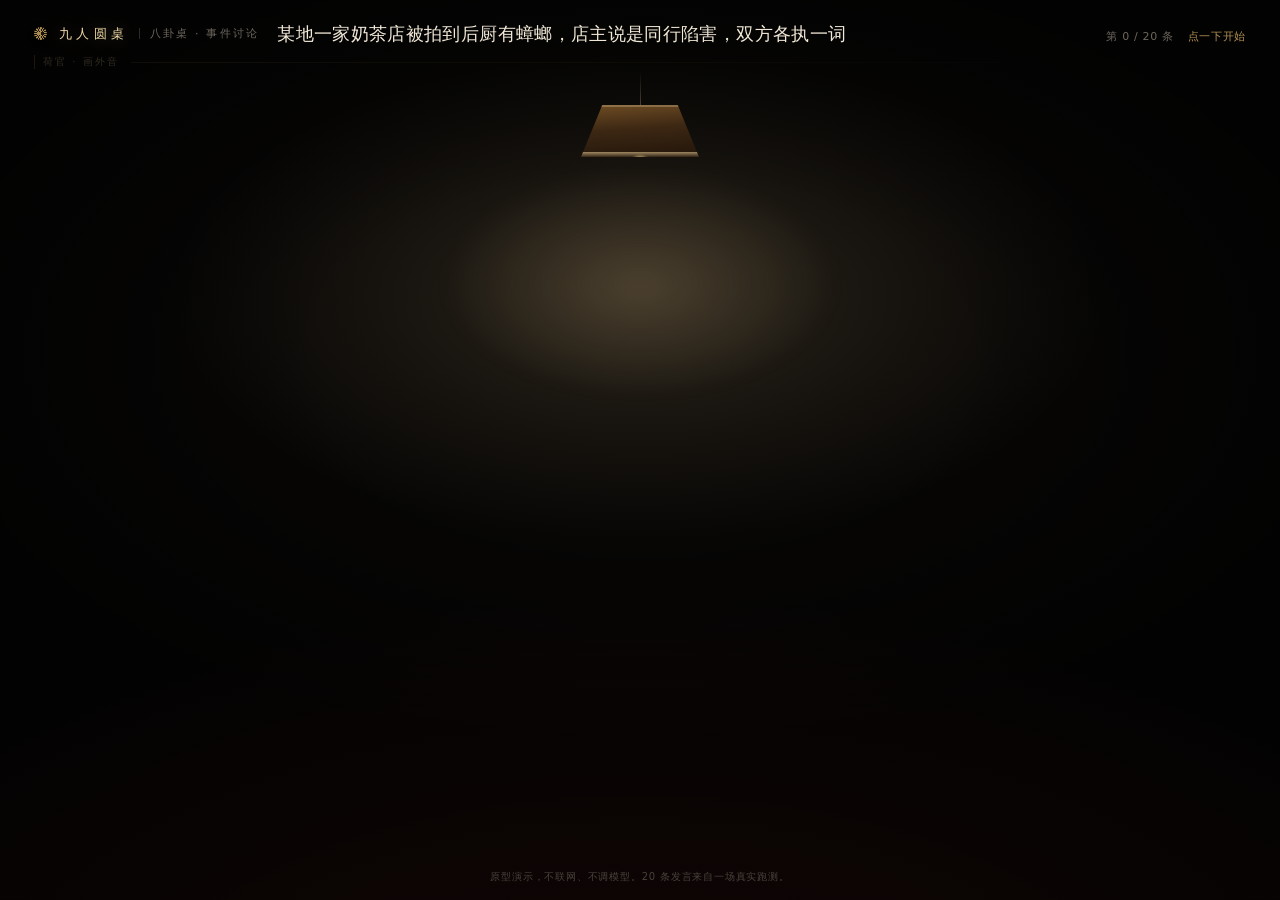
==== commit e07185a7: "style(web-preview): 吊灯、烫金阶段字、桌子做出厚度 - 顶上吊一盏灯（垂线 + 布灯罩 + 罩口亮边 + 落在桌面上的暖光） - 桌面正中的阶段字改成烫金宋体，字号 22px；文案" ====
--- a/web-preview/index.html
+++ b/web-preview/index.html
@@ -29,6 +29,13 @@
   </div>
 
   <main class="floor">
+    <!-- 桌子正上方那盏灯 -->
+    <div class="lamp" aria-hidden="true">
+      <span class="cord"></span>
+      <span class="shade"><span class="bulb"></span></span>
+      <span class="halo"></span>
+    </div>
+
     <!-- 绿绒赌桌：金边、绒面、中央底池 -->
     <div class="table" id="table">
       <div class="rail"></div>
@@ -37,8 +44,9 @@
       <div class="pot">
         <div class="pot-chips" id="potChips"></div>
         <div class="plaque">
-          <span id="platePhase">开题</span>
-          <small id="plateCount">8 人围坐</small>
+          <b class="seal" id="plateSeal">壹</b>
+          <span id="platePhase">开局</span>
+          <small id="plateCount">八人围坐</small>
         </div>
       </div>
       <div class="dealer" id="dealer">
--- a/web-preview/style.css
+++ b/web-preview/style.css
@@ -1,16 +1,16 @@
-/* S1「赌桌」—— 绿绒桌面、金边、筹码、暗牌。
-   每个效果后面标了「Qt 落地」，保证定稿后能搬回现在的 PySide6 程序。 */
+/* 赌桌版原型样式。
+   设计原则：少即是贵——只用一个金色做点缀，其余靠层次和留白；边框一律细线，不用粗描边。
+   每个关键效果后面标了「Qt 落地」，定稿后能照搬回 PySide6。 */
 
 :root {
   --ink: #efe7d7;
-  --ink-dim: #a09788;
-  --gold: #d8b25e;
-  --gold-hi: #f2d79a;
+  --ink-dim: #9e9689;
+  --ink-faint: #6d675e;
+  --gold: #c9a45c;
+  --gold-hi: #f0d9a6;
   --warm: 255, 198, 122;
   --cool: 126, 172, 214;
   --face: var(--warm);
-  --felt-1: #11503a;
-  --felt-2: #072a1e;
 }
 
 * { box-sizing: border-box; }
@@ -18,35 +18,31 @@
 html, body {
   height: 100%;
   margin: 0;
-  background: #080605;
+  background: #070605;
   color: var(--ink);
   font-family: "Microsoft YaHei", "PingFang SC", "Noto Sans SC", system-ui, sans-serif;
   overflow: hidden;
   -webkit-font-smoothing: antialiased;
 }
 
-/* 赌场房间：整体极暗，桌子正上方一盏灯，地面有点暗红地毯的意思。
-   Qt 落地：QSS qlineargradient 叠加一个不吃鼠标的覆盖层 QWidget。 */
+/* 房间：极暗，桌子正上方一盏灯，地面一点暗红。 */
 .stage {
   position: relative;
   height: 100%;
   display: grid;
   grid-template-rows: auto auto 1fr auto auto;
-  padding: 20px 32px 14px;
+  padding: 22px 34px 16px;
   background:
-    radial-gradient(58% 42% at 50% 34%, rgba(255, 214, 150, 0.16), transparent 66%),
-    radial-gradient(120% 90% at 50% 116%, rgba(90, 26, 20, 0.55), transparent 62%),
-    radial-gradient(80% 60% at 50% 8%, rgba(60, 40, 20, 0.35), transparent 70%),
-    #080605;
-}
-
-/* 灯罩下的暗角，画面不"平" */
+    radial-gradient(54% 40% at 50% 33%, rgba(255, 216, 156, 0.14), transparent 68%),
+    radial-gradient(120% 86% at 50% 118%, rgba(84, 24, 18, 0.5), transparent 60%),
+    #070605;
+}
 .stage::after {
   content: "";
   position: absolute;
   inset: 0;
   pointer-events: none;
-  background: radial-gradient(58% 46% at 50% 40%, transparent 42%, rgba(0, 0, 0, 0.62) 100%);
+  background: radial-gradient(56% 44% at 50% 39%, transparent 44%, rgba(0, 0, 0, 0.6) 100%);
 }
 
 /* ── 顶栏 ───────────────────────────────────────────── */
@@ -56,24 +52,39 @@
   display: grid;
   grid-template-columns: auto 1fr auto;
   align-items: baseline;
-  gap: 16px;
-}
-.brand { display: flex; align-items: baseline; gap: 9px; white-space: nowrap; }
+  gap: 18px;
+}
+.brand { display: flex; align-items: center; gap: 10px; white-space: nowrap; }
+/* 品牌标记做成一枚筹码的样子，比纯文字有做工感 */
+.brand::before {
+  content: "";
+  width: 13px;
+  height: 13px;
+  border-radius: 50%;
+  background:
+    repeating-conic-gradient(from 0deg,
+      rgba(201, 164, 92, 0.85) 0deg 12deg,
+      rgba(30, 22, 13, 0.9) 12deg 24deg);
+  box-shadow: 0 0 0 1px rgba(0, 0, 0, 0.6), 0 2px 6px rgba(0, 0, 0, 0.5);
+  margin-right: 2px;
+}
 .mark {
-  font-size: 12px;
-  letter-spacing: 0.22em;
+  font-family: "Songti SC", "SimSun", serif;
+  font-size: 13px;
+  letter-spacing: 0.34em;
   color: var(--gold-hi);
-  text-shadow: 0 0 14px rgba(242, 215, 154, 0.35);
-}
-.divider { width: 1px; height: 11px; background: rgba(255, 255, 255, 0.2); }
-.table-name { font-size: 12px; color: var(--ink-dim); letter-spacing: 0.08em; }
+  text-shadow: 0 0 18px rgba(240, 217, 166, 0.3);
+}
+.divider { width: 1px; height: 11px; background: rgba(255, 255, 255, 0.16); }
+.table-name { font-size: 11px; color: var(--ink-faint); letter-spacing: 0.2em; }
 
 .topic {
   margin: 0;
   font-family: "Songti SC", "SimSun", "Noto Serif SC", serif;
-  font-size: 17px;
-  font-weight: 500;
-  color: #f4ecdb;
+  font-size: 18px;
+  font-weight: 400;
+  letter-spacing: 0.02em;
+  color: #f2e9d8;
   overflow: hidden;
   text-overflow: ellipsis;
   white-space: nowrap;
@@ -81,13 +92,14 @@
 .counter {
   display: flex;
   align-items: baseline;
-  gap: 12px;
-  font-size: 12px;
-  color: var(--ink-dim);
+  gap: 14px;
+  font-size: 11px;
+  color: var(--ink-faint);
   white-space: nowrap;
+  letter-spacing: 0.06em;
   font-variant-numeric: tabular-nums;
 }
-.hint { color: var(--gold); }
+.hint { color: rgba(201, 164, 92, 0.9); }
 
 /* ── 荷官画外音 ─────────────────────────────────────── */
 .voiceover {
@@ -96,24 +108,84 @@
   display: flex;
   align-items: center;
   gap: 12px;
-  padding: 10px 0 2px;
-  opacity: 0.26;
-  transition: opacity 260ms ease;
+  padding: 9px 0 2px;
+  opacity: 0.22;
+  transition: opacity 280ms ease;
 }
 .voiceover.active { opacity: 1; }
 .vo-label {
   font-size: 10px;
-  letter-spacing: 0.16em;
-  color: var(--gold-hi);
-  border: 1px solid rgba(216, 178, 94, 0.4);
-  border-radius: 4px;
-  padding: 3px 9px;
+  letter-spacing: 0.2em;
+  color: rgba(240, 217, 166, 0.85);
+  border-left: 1px solid rgba(201, 164, 92, 0.6);
+  padding-left: 8px;
   white-space: nowrap;
 }
-.vo-line { flex: 1; height: 1px; background: linear-gradient(90deg, rgba(216, 178, 94, 0.5), transparent); }
+.vo-line { flex: 1; height: 1px; background: linear-gradient(90deg, rgba(201, 164, 92, 0.34), transparent); }
 
 /* ── 桌面 ───────────────────────────────────────────── */
 .floor { position: relative; min-height: 0; z-index: 2; }
+
+/* 吊灯：一根线从顶上垂下来，锥形灯罩，罩口一点亮。
+   Qt 落地：三个 QLabel/QWidget 叠放，灯罩用 QPainter 画梯形，光晕用径向渐变贴图。 */
+.lamp {
+  position: absolute;
+  left: 50%;
+  top: 0;
+  transform: translateX(-50%);
+  display: flex;
+  flex-direction: column;
+  align-items: center;
+  pointer-events: none;
+  z-index: 1;
+}
+.lamp .cord {
+  width: 1px;
+  height: 34px;
+  background: linear-gradient(180deg, rgba(0, 0, 0, 0.1), rgba(150, 130, 100, 0.45));
+}
+.lamp .shade {
+  position: relative;
+  width: 118px;
+  height: 52px;
+  background:
+    linear-gradient(176deg, #6f4d24 0%, #3c2713 46%, #22150a 100%);
+  clip-path: polygon(18% 0, 82% 0, 100% 100%, 0 100%);
+  box-shadow: inset 0 2px 0 rgba(255, 232, 186, 0.25);
+}
+/* 罩口那一圈亮边 + 灯泡 */
+.lamp .shade::after {
+  content: "";
+  position: absolute;
+  left: 0;
+  right: 0;
+  bottom: 0;
+  height: 5px;
+  background: linear-gradient(180deg, rgba(255, 226, 168, 0.55), rgba(255, 226, 168, 0.06));
+}
+.lamp .bulb {
+  position: absolute;
+  left: 50%;
+  bottom: -9px;
+  width: 22px;
+  height: 12px;
+  transform: translateX(-50%);
+  border-radius: 50%;
+  background: radial-gradient(closest-side, #fff4d6, rgba(255, 214, 140, 0.55) 60%, transparent 78%);
+  filter: blur(1px);
+}
+/* 灯光落在桌面上的一团暖光 */
+.lamp .halo {
+  position: absolute;
+  left: 50%;
+  top: 86px;
+  width: 520px;
+  height: 300px;
+  transform: translate(-50%, -8%);
+  border-radius: 50%;
+  background: radial-gradient(closest-side, rgba(255, 218, 156, 0.16), rgba(255, 218, 156, 0.05) 55%, transparent 78%);
+  filter: blur(6px);
+}
 
 .table {
   position: absolute;
@@ -121,57 +193,100 @@
   top: 50%;
   width: 48%;
   height: 56%;
-  transform: translate(-50%, -50%) scale(0.9);
+  transform: translate(-50%, -50%) scale(0.92);
   opacity: 0;
-  transition: transform 760ms cubic-bezier(.2,.8,.2,1), opacity 760ms ease;
+  transition: transform 800ms cubic-bezier(.2,.8,.2,1), opacity 800ms ease;
 }
 .table.in { transform: translate(-50%, -50%) scale(1); opacity: 1; }
 
-/* 桌沿：厚皮革包边 + 两道金线。绿绒缩在里面，形成一圈边。 */
+/* 桌子压在地面上的影子，让桌子"有厚度" */
+.table::after {
+  content: "";
+  position: absolute;
+  left: 50%;
+  bottom: -26px;
+  width: 92%;
+  height: 52px;
+  transform: translateX(-50%);
+  border-radius: 50%;
+  background: radial-gradient(closest-side, rgba(0, 0, 0, 0.72), transparent 72%);
+  filter: blur(5px);
+  z-index: -1;
+}
+
+/* 桌体厚度：桌面底下压着一圈更暗的皮革，像有厚度的实体桌，不是一张纸 */
+.table::before {
+  content: "";
+  position: absolute;
+  inset: -6px -6px -12px;
+  border-radius: 50%;
+  background: radial-gradient(closest-side, #1a0f07 0%, #0d0804 70%, #070403 100%);
+  box-shadow:
+    inset 0 -10px 18px rgba(0, 0, 0, 0.7),
+    inset 0 8px 12px rgba(255, 226, 176, 0.06);
+  z-index: -1;
+}
+
+/* 桌沿：皮革包边。两道细金线 + 一圈缝线，不做粗描边。 */
 .rail {
   position: absolute;
   inset: 0;
   border-radius: 50%;
-  background: radial-gradient(closest-side, #34200f, #1a0f07 76%, #120a05);
+  background:
+    repeating-conic-gradient(from 0deg,
+      rgba(255, 255, 255, 0.022) 0deg 6deg,
+      rgba(0, 0, 0, 0.03) 6deg 12deg),
+    radial-gradient(closest-side, #3a2414, #1d1108 74%, #140b06);
   box-shadow:
-    0 0 0 2px rgba(242, 215, 154, 0.75),
-    0 0 0 12px #241608,
-    0 0 0 14px rgba(216, 178, 94, 0.6),
-    0 0 0 16px rgba(0, 0, 0, 0.5),
-    0 30px 74px rgba(0, 0, 0, 0.66),
-    inset 0 4px 12px rgba(255, 255, 255, 0.08);
-}
-
-/* 绿绒：中间亮、边缘沉，叠一层极淡的绒面颗粒 */
+    0 0 0 1px rgba(240, 217, 166, 0.45),
+    0 0 0 13px #241608,
+    0 0 0 14px rgba(201, 164, 92, 0.45),
+    0 0 0 17px rgba(0, 0, 0, 0.55),
+    0 34px 80px rgba(0, 0, 0, 0.68),
+    inset 0 5px 14px rgba(255, 255, 255, 0.07);
+}
+/* 缝线：一圈虚线，压在桌沿内侧 */
+.rail::after {
+  content: "";
+  position: absolute;
+  inset: 6px;
+  border-radius: 50%;
+  border: 1px dashed rgba(240, 217, 166, 0.16);
+}
+
+/* 绿绒：中间亮、边缘沉，叠一层极淡的绒面颗粒，再加一层灯下暖光 */
 .felt {
   position: absolute;
-  inset: 17px;
+  inset: 16px;
   border-radius: 50%;
   background:
     url("data:image/svg+xml;utf8,<svg xmlns='http://www.w3.org/2000/svg' width='120' height='120'><filter id='g'><feTurbulence type='fractalNoise' baseFrequency='0.9' numOctaves='2' stitchTiles='stitch'/></filter><rect width='120' height='120' filter='url(%23g)' opacity='0.5'/></svg>") 0 0 / 120px 120px,
-    radial-gradient(closest-side, #1a6b50 0%, #0d4531 62%, #072319 100%);
-  background-blend-mode: overlay, normal;
+    radial-gradient(58% 52% at 50% 26%, rgba(255, 226, 168, 0.10), transparent 72%),
+    radial-gradient(closest-side, #1b6e52 0%, #0d4a34 58%, #07271c 100%);
+  background-blend-mode: overlay, screen, normal;
   box-shadow:
-    inset 0 0 76px rgba(0, 0, 0, 0.52),
-    inset 0 2px 0 rgba(255, 255, 255, 0.07);
-}
-.felt::after {                              /* 绒面上那层柔光 */
+    inset 0 0 92px rgba(0, 0, 0, 0.56),
+    inset 0 3px 0 rgba(255, 255, 255, 0.08),
+    inset 0 -14px 26px rgba(0, 0, 0, 0.34);
+}
+.felt::after {
   content: "";
   position: absolute;
   inset: 0;
   border-radius: 50%;
-  background: radial-gradient(58% 50% at 50% 32%, rgba(255, 255, 255, 0.13), transparent 72%);
-}
-
-/* 下注线：一圈虚线，把中央底池框出来 */
+  background: radial-gradient(52% 44% at 50% 30%, rgba(255, 255, 255, 0.12), transparent 74%);
+}
+
+/* 下注线：一根极淡的细椭圆，不用虚线（虚线像施工图） */
 .bet-line {
   position: absolute;
-  inset: 15%;
-  border-radius: 50%;
-  border: 1px dashed rgba(216, 178, 94, 0.32);
-}
-
-/* 中央底池：筹码越堆越高，牌匾上写着当前阶段 */
+  inset: 13%;
+  border-radius: 50%;
+  border: 1px solid rgba(240, 217, 166, 0.10);
+  box-shadow: inset 0 0 30px rgba(0, 0, 0, 0.14);
+}
+
+/* 中央底池：只有筹码堆 + 织进绒面的阶段字 */
 .pot {
   position: absolute;
   left: 50%;
@@ -180,72 +295,130 @@
   display: flex;
   flex-direction: column;
   align-items: center;
-  gap: 10px;
+  gap: 8px;
   pointer-events: none;
 }
-.pot-chips { display: flex; align-items: flex-end; gap: 3px; height: 26px; }
+.pot-chips { display: flex; align-items: flex-end; gap: 2px; height: 22px; }
 .pot-chips i {
   display: block;
-  width: 15px;
-  height: 15px;
-  border-radius: 50%;
-  background: radial-gradient(circle at 35% 30%, #ffe9b8, #d9a53f 58%, #8a5f16);
+  width: 13px;
+  height: 13px;
+  border-radius: 50%;
+  background: radial-gradient(circle at 36% 30%, #ffeec8, #cf9c42 58%, #7f5712);
   border: 1px solid rgba(0, 0, 0, 0.45);
-  box-shadow: 0 3px 6px rgba(0, 0, 0, 0.5), inset 0 0 0 2px rgba(255, 255, 255, 0.22);
-  animation: chip-in 320ms cubic-bezier(.2,.9,.2,1);
-}
-.pot-chips i.cool { background: radial-gradient(circle at 35% 30%, #dcecff, #7ea9d6 58%, #2f5476); }
+  box-shadow: 0 3px 5px rgba(0, 0, 0, 0.5), inset 0 0 0 2px rgba(255, 255, 255, 0.2);
+  animation: chip-in 340ms cubic-bezier(.2,.9,.2,1);
+}
+.pot-chips i.cool { background: radial-gradient(circle at 36% 30%, #e6f1ff, #7ea9d6 58%, #2b4d6d); }
 @keyframes chip-in {
-  from { transform: translateY(-22px) scale(0.7); opacity: 0; }
+  from { transform: translateY(-24px) scale(0.7); opacity: 0; }
   to { transform: none; opacity: 1; }
 }
 
+/* 桌面正中：一枚印章 + 烫金的阶段字。不再用"字距拉开的灰字"那种土法。
+   里面一圈是绒面压出来的凹痕，外面一圈是烫金线的椭圆框。 */
+.pot::before {
+  content: "";
+  position: absolute;
+  left: 50%;
+  top: calc(50% - 2px);
+  width: 176px;
+  height: 106px;
+  transform: translate(-50%, -50%);
+  border-radius: 50%;
+  border: 1px solid rgba(240, 217, 166, 0.17);
+  box-shadow:
+    inset 0 0 0 5px rgba(0, 0, 0, 0.09),
+    inset 0 1px 0 rgba(255, 246, 224, 0.06),
+    0 0 18px rgba(0, 0, 0, 0.22);
+  pointer-events: none;
+}
 .plaque {
-  padding: 6px 20px 7px;
-  border-radius: 4px;
-  background: linear-gradient(180deg, #3a2a17, #241a10);
-  border: 1px solid rgba(216, 178, 94, 0.55);
-  box-shadow: 0 6px 18px rgba(0, 0, 0, 0.55), inset 0 1px 0 rgba(242, 215, 154, 0.3);
+  padding: 0;
+  background: none;
+  border: 0;
+  box-shadow: none;
   text-align: center;
   white-space: nowrap;
-}
+  display: flex;
+  flex-direction: column;
+  align-items: center;
+  gap: 6px;
+}
+
+/* 小印章：朱红底、米色字，只有一枚，不抢戏 */
+.seal {
+  display: block;
+  font-family: "Songti SC", "SimSun", serif;
+  font-size: 11px;
+  font-weight: 400;
+  line-height: 1;
+  letter-spacing: 0;
+  padding: 3px 3px 4px;
+  color: #f4e3cd;
+  background: linear-gradient(180deg, #8f3125, #6d2119);
+  border-radius: 2px;
+  box-shadow: 0 2px 6px rgba(0, 0, 0, 0.45), inset 0 0 0 1px rgba(255, 220, 190, 0.28);
+}
+
+/* 阶段字：像压在绒面上的金箔。
+   用实心暖金 + 凹刻阴影（不用 background-clip:text 的渐变填充）：
+   一是这类渐变字在部分渲染器上会整行画没，二是搬回 Qt 时实心字最好画。 */
 .plaque span {
   display: block;
-  font-family: "Songti SC", "SimSun", serif;
-  font-size: 18px;
-  letter-spacing: 0.2em;
-  color: var(--gold-hi);
-  text-indent: 0.2em;
-}
-.plaque small { display: block; margin-top: 2px; font-size: 10px; letter-spacing: 0.14em; color: rgba(160, 151, 136, 0.9); }
-
-/* 荷官：坐在桌子对面上沿，面前一只牌靴 */
+  font-family: "Songti SC", "SimSun", "Noto Serif SC", serif;
+  font-size: 22px;
+  letter-spacing: 0.3em;
+  text-indent: 0.3em;
+  color: #eed9a6;
+  text-shadow:
+    0 1px 0 rgba(0, 0, 0, 0.8),
+    0 -1px 0 rgba(255, 242, 214, 0.16),
+    0 0 26px rgba(238, 202, 132, 0.30);
+}
+.plaque small {
+  display: block;
+  font-size: 9px;
+  letter-spacing: 0.3em;
+  text-indent: 0.3em;
+  color: rgba(236, 228, 210, 0.26);
+  text-shadow: 0 1px 1px rgba(0, 0, 0, 0.5);
+}
+
+/* 万一哪一版渲染器不支持文字渐变裁切，退回实心金色，别让字直接消失 */
+@supports not ((-webkit-background-clip: text) or (background-clip: text)) {
+  .plaque span { color: #e6c88e; }
+}
+
+/* 荷官：桌子对面上沿一只牌靴 */
 .dealer {
   position: absolute;
   left: 50%;
-  top: -26px;
+  top: -24px;
   transform: translateX(-50%);
   display: flex;
   flex-direction: column;
   align-items: center;
-  gap: 4px;
-  opacity: 0.75;
-  transition: opacity 300ms ease, transform 300ms ease;
+  gap: 5px;
+  opacity: 0.62;
+  transition: opacity 320ms ease, transform 320ms ease;
 }
 .dealer.active { opacity: 1; transform: translateX(-50%) translateY(-3px); }
 .dealer .shoe {
-  width: 34px;
-  height: 22px;
-  border-radius: 3px;
-  background: linear-gradient(180deg, #6d1f1f, #33100f);
-  border: 1px solid rgba(216, 178, 94, 0.5);
-  box-shadow: 0 4px 10px rgba(0, 0, 0, 0.6), inset 0 1px 0 rgba(255, 255, 255, 0.18);
+  position: relative;
+  width: 30px;
+  height: 20px;
+  border-radius: 2px 6px 3px 3px;
+  background: linear-gradient(168deg, #7a2222, #3a0f0e 70%);
+  border: 1px solid rgba(201, 164, 92, 0.4);
+  box-shadow: 0 5px 12px rgba(0, 0, 0, 0.6), inset 0 1px 0 rgba(255, 255, 255, 0.16);
+  clip-path: polygon(0 0, 100% 14%, 100% 100%, 0 100%);
 }
 .dealer b {
-  font-size: 10px;
-  letter-spacing: 0.16em;
-  color: rgba(216, 178, 94, 0.85);
-  font-weight: 500;
+  font-size: 9px;
+  letter-spacing: 0.22em;
+  color: rgba(201, 164, 92, 0.75);
+  font-weight: 400;
 }
 
 /* ── 席位 ───────────────────────────────────────────── */
@@ -261,80 +434,130 @@
   gap: 5px;
   opacity: 0;
   transform: translateY(10px) scale(0.96);
-  transition: opacity 420ms ease, transform 420ms ease, filter 520ms ease;
+  transition: opacity 440ms ease, transform 440ms ease, filter 540ms ease;
 }
 .seat.in { opacity: 1; transform: none; }
-.seat.dim { filter: brightness(0.4) saturate(0.55); }
-
-/* 头像：金圈包着，像牌桌上的人像筹码 */
+.seat.dim { filter: brightness(0.42) saturate(0.55); }
+
+/* 每个人在桌面上落一点影子，人才像"站在那儿"而不是浮着。
+   用 ::before 而不是 ::after，这样它天然排在头像下面，不会被压到别处去。 */
+.seat::before {
+  content: "";
+  position: absolute;
+  left: 50%;
+  bottom: -14px;
+  width: 74px;
+  height: 16px;
+  transform: translateX(-50%);
+  border-radius: 50%;
+  background: radial-gradient(closest-side, rgba(0, 0, 0, 0.5), transparent 72%);
+  pointer-events: none;
+}
+
+/* 头像包成一枚筹码：外圈是筹码压纹边，内圈是牌桌的暗色。
+   Qt 落地：画一个圆形 QLabel 背景（repeating-conic-gradient 换成 QConicalGradient 分段）。 */
 .seat-face {
   position: relative;
-  width: 58px;
-  height: 58px;
-  border-radius: 50%;
-  background: radial-gradient(circle at 40% 30%, #1b1b20, #0a0a0d);
-  border: 2px solid rgba(255, 255, 255, 0.10);
-  transition: border-color 520ms ease, box-shadow 520ms ease, transform 320ms ease;
-}
-.seat-face img { width: 100%; height: 100%; border-radius: 50%; display: block; opacity: 0.88; transition: opacity 400ms ease, filter 500ms ease; }
-
-.seat[data-face="yang"] .seat-face {
-  border-color: rgba(var(--warm), 0.9);
-  box-shadow: 0 0 0 3px rgba(0, 0, 0, 0.5), 0 0 22px rgba(var(--warm), 0.32);
-}
-.seat[data-face="yin"] .seat-face {
-  border-color: rgba(var(--cool), 0.85);
-  box-shadow: 0 0 0 3px rgba(0, 0, 0, 0.5), 0 0 20px rgba(var(--cool), 0.3);
-}
-.seat[data-face="yin"] .seat-face img { filter: grayscale(0.3) contrast(1.06); opacity: 0.7; }
-
-.seat.speaking .seat-face { transform: scale(1.07); }
-.seat.speaking[data-face="yang"] .seat-face { box-shadow: 0 0 0 3px rgba(0, 0, 0, 0.5), 0 0 44px rgba(var(--warm), 0.62); }
-.seat.speaking[data-face="yin"] .seat-face { box-shadow: 0 0 0 3px rgba(0, 0, 0, 0.5), 0 0 42px rgba(var(--cool), 0.58); }
+  width: 56px;
+  height: 56px;
+  border-radius: 50%;
+  isolation: isolate;
+}
+.seat-face::before {
+  content: "";
+  position: absolute;
+  inset: -7px;
+  border-radius: 50%;
+  background: repeating-conic-gradient(from 0deg,
+    rgba(201, 164, 92, 0.9) 0deg 7deg,
+    rgba(26, 18, 11, 0.95) 7deg 14deg);
+  box-shadow: 0 0 0 2px rgba(0, 0, 0, 0.6), 0 9px 20px rgba(0, 0, 0, 0.55);
+  transition: background 520ms ease, box-shadow 520ms ease;
+  z-index: 0;
+}
+.seat-face::after {
+  content: "";
+  position: absolute;
+  inset: -2px;
+  border-radius: 50%;
+  background: #0a0a0d;
+  z-index: 1;
+}
+.seat-face img {
+  position: relative;
+  z-index: 2;
+  width: 100%;
+  height: 100%;
+  border-radius: 50%;
+  display: block;
+  opacity: 0.9;
+  transition: opacity 400ms ease, filter 520ms ease;
+}
+
+/* 阳面：暖金筹码边；阴面：冷青筹码边 */
+.seat[data-face="yang"] .seat-face::before {
+  background: repeating-conic-gradient(from 0deg,
+    rgba(255, 198, 122, 0.92) 0deg 7deg,
+    rgba(26, 18, 11, 0.95) 7deg 14deg);
+  box-shadow: 0 0 0 2px rgba(0, 0, 0, 0.6), 0 0 20px rgba(255, 198, 122, 0.22), 0 9px 20px rgba(0, 0, 0, 0.55);
+}
+.seat[data-face="yin"] .seat-face::before {
+  background: repeating-conic-gradient(from 0deg,
+    rgba(126, 172, 214, 0.9) 0deg 7deg,
+    rgba(14, 20, 26, 0.95) 7deg 14deg);
+  box-shadow: 0 0 0 2px rgba(0, 0, 0, 0.6), 0 0 18px rgba(126, 172, 214, 0.2), 0 9px 20px rgba(0, 0, 0, 0.55);
+}
+.seat[data-face="yin"] .seat-face img { filter: grayscale(0.3) contrast(1.06); opacity: 0.72; }
+
+.seat.speaking .seat-face::before { transform: scale(1.05); }
+.seat.speaking[data-face="yang"] .seat-face::before { box-shadow: 0 0 0 2px rgba(0, 0, 0, 0.6), 0 0 40px rgba(255, 198, 122, 0.55), 0 9px 20px rgba(0, 0, 0, 0.5); }
+.seat.speaking[data-face="yin"] .seat-face::before { box-shadow: 0 0 0 2px rgba(0, 0, 0, 0.6), 0 0 38px rgba(126, 172, 214, 0.5), 0 9px 20px rgba(0, 0, 0, 0.5); }
 .seat.speaking .seat-face img { opacity: 1; }
 
-/* 每个人面前一小摞筹码 */
-.chips {
-  display: flex;
-  gap: 2px;
-  margin-top: -2px;
-  opacity: 0.85;
-  transition: opacity 300ms ease, transform 300ms ease;
-}
+/* 筹码摞：三枚硬币，带厚度 */
+.chips { display: flex; gap: 3px; margin-top: -1px; opacity: 0.9; transition: opacity 300ms ease, transform 300ms ease; }
 .chips i {
   display: block;
-  width: 12px;
-  height: 12px;
-  border-radius: 50%;
-  background: radial-gradient(circle at 35% 30%, #ffe9b8, #c8993c 60%, #7c5612);
+  width: 11px;
+  height: 11px;
+  border-radius: 50%;
+  background: radial-gradient(circle at 36% 30%, #ffeec8, #c1873a 60%, #6f4b0f);
   border: 1px solid rgba(0, 0, 0, 0.5);
-  box-shadow: 0 2px 4px rgba(0, 0, 0, 0.5), inset 0 0 0 2px rgba(255, 255, 255, 0.2);
-}
-.chips i:nth-child(2) { background: radial-gradient(circle at 35% 30%, #ffd6d6, #b8483f 60%, #6d211c); }
-.chips i:nth-child(3) { background: radial-gradient(circle at 35% 30%, #dfefff, #5d86b0 60%, #26405a); }
+  box-shadow: 0 2px 0 rgba(0, 0, 0, 0.55), inset 0 0 0 2px rgba(255, 255, 255, 0.18);
+}
+.chips i:nth-child(2) { background: radial-gradient(circle at 36% 30%, #ffdcdc, #b34a41 60%, #621c18); }
+.chips i:nth-child(3) { background: radial-gradient(circle at 36% 30%, #e4f1ff, #5b82ab 60%, #1f3346); }
 .seat.speaking .chips { opacity: 1; transform: translateY(-2px); }
 
-/* 名牌：铜牌 */
+/* 名牌：只一行字 + 一道细金线，不做铜牌 */
 .seat-name {
+  position: relative;
   font-size: 13px;
-  letter-spacing: 0.06em;
-  color: #f0e6d2;
-  padding: 1px 8px 2px;
-  border-radius: 3px;
-  background: linear-gradient(180deg, rgba(58, 42, 23, 0.9), rgba(32, 23, 14, 0.9));
-  border: 1px solid rgba(216, 178, 94, 0.32);
+  letter-spacing: 0.1em;
+  color: #f0e5cd;
+  padding: 0 2px 5px;
   white-space: nowrap;
-}
-.seat-duty { font-size: 10px; color: rgba(160, 151, 136, 0.8); white-space: nowrap; }
-
-/* 暗牌：平时牌背朝上，翻面时翻过来亮出"阴"。
-   Qt 落地：QPropertyAnimation 做 rotateY（Qt 里用 QTransform + 定时器分帧），或者干脆换成两张 QPixmap 轮换。 */
+  text-shadow: 0 1px 2px rgba(0, 0, 0, 0.8);
+}
+.seat-name::after {
+  content: "";
+  position: absolute;
+  left: 50%;
+  bottom: 0;
+  width: 24px;
+  height: 1px;
+  transform: translateX(-50%);
+  background: linear-gradient(90deg, transparent, rgba(201, 164, 92, 0.5), transparent);
+}
+.seat-duty { font-size: 10px; letter-spacing: 0.02em; color: rgba(158, 150, 137, 0.78); white-space: nowrap; }
+
+/* 暗牌：平时牌背朝上，翻面时翻过来亮出"阴" */
 .card {
   position: absolute;
-  right: -12px;
-  top: 30px;
-  width: 26px;
-  height: 36px;
+  right: -10px;
+  top: 28px;
+  width: 24px;
+  height: 34px;
   perspective: 400px;
   pointer-events: none;
 }
@@ -343,134 +566,154 @@
   width: 100%;
   height: 100%;
   transform-style: preserve-3d;
-  transition: transform 620ms cubic-bezier(.3,.9,.2,1);
+  transition: transform 640ms cubic-bezier(.3,.9,.2,1);
 }
 .card.flipped .card-inner { transform: rotateY(180deg); }
 .card-back, .card-front {
   position: absolute;
   inset: 0;
-  border-radius: 3px;
+  border-radius: 2px;
   backface-visibility: hidden;
   display: flex;
   align-items: center;
   justify-content: center;
-  font-size: 12px;
-  border: 1px solid rgba(216, 178, 94, 0.55);
+  font-size: 11px;
+  border: 1px solid rgba(201, 164, 92, 0.45);
   box-shadow: 0 5px 12px rgba(0, 0, 0, 0.55);
 }
 .card-back {
   background:
-    repeating-linear-gradient(45deg, rgba(255, 255, 255, 0.06) 0 2px, transparent 2px 5px),
-    linear-gradient(160deg, #5e1f1f, #2c0e0e);
-  color: rgba(242, 215, 154, 0.85);
+    repeating-linear-gradient(45deg, rgba(255, 255, 255, 0.05) 0 2px, transparent 2px 5px),
+    linear-gradient(160deg, #5b2020, #2a0e0e);
+  color: rgba(240, 217, 166, 0.7);
 }
 .card-front {
   transform: rotateY(180deg);
-  background: linear-gradient(160deg, #24405a, #0f1c28);
+  background: linear-gradient(160deg, #24405a, #0d1824);
   color: #a8cbe8;
-  font-weight: 600;
 }
 
 /* ── 回应连线 ───────────────────────────────────────── */
 .replies { position: absolute; inset: 0; width: 100%; height: 100%; pointer-events: none; }
 .replies path {
   fill: none;
-  stroke: rgba(216, 178, 94, 0.6);
-  stroke-width: 1.2;
-  stroke-dasharray: 5 5;
-  animation: dash 900ms linear infinite;
-}
-.replies path.cool { stroke: rgba(var(--cool), 0.6); }
+  stroke: rgba(201, 164, 92, 0.5);
+  stroke-width: 1;
+  stroke-dasharray: 4 6;
+  animation: dash 1100ms linear infinite;
+}
+.replies path.cool { stroke: rgba(126, 172, 214, 0.5); }
 @keyframes dash { to { stroke-dashoffset: -20; } }
 
-/* ── 发言卡片 ───────────────────────────────────────── */
+/* ── 发言：一张压在桌沿的牌 ─────────────────────────── */
 .speech {
   position: relative;
   z-index: 4;
-  width: min(1020px, 80%);
+  width: min(1000px, 78%);
   margin: 0 auto;
-  padding: 16px 24px 10px;
-  border-radius: 10px;
-  background:
-    linear-gradient(180deg, rgba(26, 21, 15, 0.95), rgba(16, 13, 10, 0.96));
-  border: 1px solid rgba(216, 178, 94, 0.28);
-  box-shadow: 0 24px 64px rgba(0, 0, 0, 0.6), inset 0 1px 0 rgba(242, 215, 154, 0.14);
+  padding: 18px 26px 11px;
+  border-radius: 4px;
+  background: linear-gradient(178deg, rgba(24, 20, 15, 0.96), rgba(13, 11, 8, 0.97));
+  border: 1px solid rgba(201, 164, 92, 0.16);
+  box-shadow:
+    0 26px 60px rgba(0, 0, 0, 0.62),
+    0 1px 0 rgba(255, 255, 255, 0.05) inset,
+    0 -1px 0 rgba(0, 0, 0, 0.6) inset;
   opacity: 0;
-  transform: translateY(14px);
+  transform: translateY(12px);
   transition: opacity 340ms ease, transform 340ms ease;
 }
 .speech.in { opacity: 1; transform: none; }
-
-.speech-head { display: flex; align-items: center; gap: 9px; margin-bottom: 8px; flex-wrap: wrap; }
-.who { font-size: 15px; color: #f6eedd; letter-spacing: 0.03em; }
+/* 卡片上沿一线极淡的金，像纸边反光 */
+.speech::before {
+  content: "";
+  position: absolute;
+  left: 8%;
+  right: 8%;
+  top: 0;
+  height: 1px;
+  background: linear-gradient(90deg, transparent, rgba(240, 217, 166, 0.35), transparent);
+}
+
+.speech-head { display: flex; align-items: center; gap: 10px; margin-bottom: 9px; flex-wrap: wrap; }
+.who {
+  font-family: "Songti SC", "SimSun", serif;
+  font-size: 16px;
+  letter-spacing: 0.06em;
+  color: #f6eedc;
+}
 .face-chip, .intent-chip, .reply-chip {
   font-size: 10px;
-  letter-spacing: 0.1em;
-  padding: 2px 8px;
-  border-radius: 3px;
+  letter-spacing: 0.14em;
+  padding: 2px 0;
   white-space: nowrap;
 }
-.face-chip[data-face="yang"] { color: #ffd39a; border: 1px solid rgba(var(--warm), 0.45); background: rgba(var(--warm), 0.10); }
-.face-chip[data-face="yin"]  { color: #a8cbe8; border: 1px solid rgba(var(--cool), 0.45); background: rgba(var(--cool), 0.10); }
-.intent-chip { color: var(--ink-dim); border: 1px solid rgba(255, 255, 255, 0.12); }
-.reply-chip { color: rgba(216, 178, 94, 0.9); border: 1px solid rgba(216, 178, 94, 0.3); }
+.face-chip { padding: 2px 9px; border-radius: 2px; }
+.face-chip[data-face="yang"] { color: #ffd39a; background: rgba(255, 198, 122, 0.12); box-shadow: inset 0 0 0 1px rgba(255, 198, 122, 0.3); }
+.face-chip[data-face="yin"]  { color: #a8cbe8; background: rgba(126, 172, 214, 0.12); box-shadow: inset 0 0 0 1px rgba(126, 172, 214, 0.3); }
+.intent-chip { color: var(--ink-faint); }
+.intent-chip::before { content: "· "; }
+.reply-chip { color: rgba(201, 164, 92, 0.95); }
+.reply-chip::before { content: "↩ "; }
 .reply-chip:empty, .face-chip:empty, .intent-chip:empty { display: none; }
 
-.wave { display: inline-flex; align-items: flex-end; gap: 3px; height: 13px; margin-left: 2px; opacity: 0; transition: opacity 200ms; }
+.wave { display: inline-flex; align-items: flex-end; gap: 3px; height: 12px; opacity: 0; transition: opacity 200ms; }
 .wave.on { opacity: 1; }
 .wave i {
-  width: 2px; height: 4px; border-radius: 1px;
+  width: 2px; height: 3px; border-radius: 1px;
   background: rgba(var(--face), 0.9);
-  animation: talk 620ms ease-in-out infinite;
+  animation: talk 640ms ease-in-out infinite;
 }
 .wave i:nth-child(2) { animation-delay: 90ms; }
 .wave i:nth-child(3) { animation-delay: 180ms; }
 .wave i:nth-child(4) { animation-delay: 60ms; }
 .wave i:nth-child(5) { animation-delay: 240ms; }
-@keyframes talk { 0%, 100% { height: 4px; } 50% { height: 12px; } }
+@keyframes talk { 0%, 100% { height: 3px; } 50% { height: 11px; } }
 
 .speech-body {
   font-size: 19px;
-  line-height: 1.92;
+  line-height: 1.95;
   letter-spacing: 0.015em;
-  color: #ece4d5;
-  max-height: 32vh;
+  color: #eae2d2;
+  max-height: 31vh;
   overflow: auto;
   scrollbar-width: thin;
 }
-.sent { opacity: 0; transform: translateY(4px); transition: opacity 320ms ease, transform 320ms ease; }
+.sent { opacity: 0; transform: translateY(4px); transition: opacity 340ms ease, transform 340ms ease; }
 .sent.in { opacity: 1; transform: none; }
 
-.c-solid { color: #b6e0bf; font-weight: 600; }
-.c-heard { color: #f0c98a; font-weight: 600; }
-.c-guess { color: #b7b1a8; font-weight: 600; }
+.c-solid { color: #b7dfc0; font-weight: 600; }
+.c-heard { color: #eec989; font-weight: 600; }
+.c-guess { color: #b5afa6; font-weight: 600; }
 
 .speech-foot {
   display: flex;
   justify-content: space-between;
   align-items: center;
   gap: 16px;
-  margin-top: 8px;
-  padding-top: 7px;
-  border-top: 1px solid rgba(255, 255, 255, 0.07);
-  font-size: 11px;
-  color: rgba(160, 151, 136, 0.8);
-}
-.legend b { font-weight: 600; margin-right: 10px; }
-.keys { white-space: nowrap; }
+  margin-top: 9px;
+  padding-top: 8px;
+  border-top: 1px solid rgba(255, 255, 255, 0.055);
+  font-size: 10.5px;
+  letter-spacing: 0.04em;
+  color: rgba(158, 150, 137, 0.72);
+}
+.legend b { font-weight: 500; margin-right: 12px; }
+.keys { white-space: nowrap; color: rgba(158, 150, 137, 0.6); }
 
 .notice {
   position: relative;
   z-index: 4;
-  margin: 8px 0 0;
+  margin: 9px 0 0;
   text-align: center;
-  font-size: 11px;
-  color: rgba(160, 151, 136, 0.5);
+  font-size: 10px;
+  letter-spacing: 0.08em;
+  color: rgba(158, 150, 137, 0.42);
 }
 
 @media (max-width: 1100px) {
   .seat { width: 78px; margin: -39px 0 0 -39px; }
-  .seat-face { width: 50px; height: 50px; }
+  .seat-face { width: 48px; height: 48px; }
   .speech-body { font-size: 17px; }
   .plaque span { font-size: 15px; }
 }
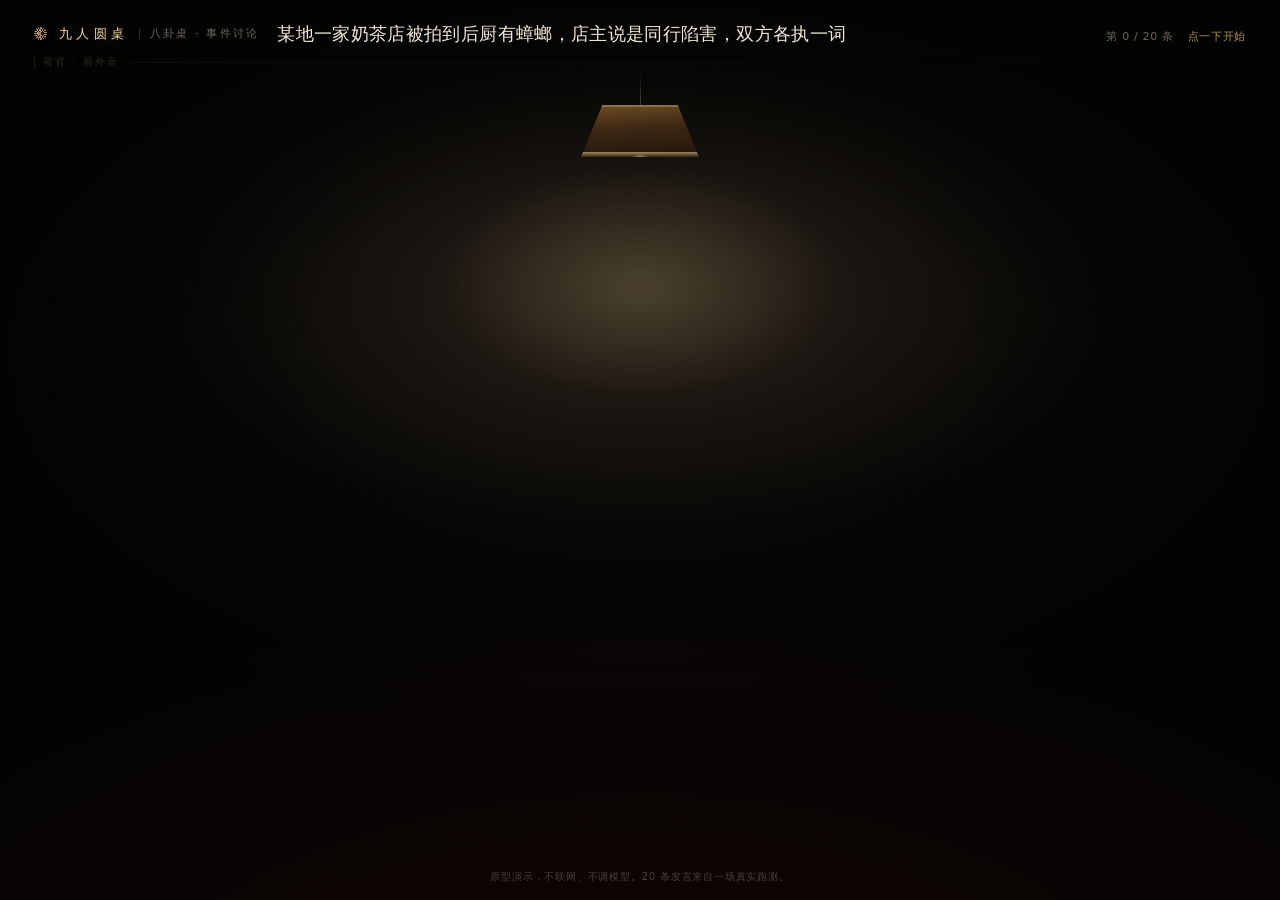
==== commit ffebd7d1: "style(web-preview): 座位错开半步让出吊灯，中间改成竖排题款 - 八个座位整体旋转 22.5 度，正上方让出来给吊灯，不再有人被灯罩压住 - 桌面正中的阶段字改成竖排（题款那种），1" ====
--- a/web-preview/index.html
+++ b/web-preview/index.html
@@ -44,8 +44,10 @@
       <div class="pot">
         <div class="pot-chips" id="potChips"></div>
         <div class="plaque">
-          <b class="seal" id="plateSeal">壹</b>
-          <span id="platePhase">开局</span>
+          <div class="inscription">
+            <span id="platePhase">开局</span>
+            <b class="seal" id="plateSeal">壹</b>
+          </div>
           <small id="plateCount">八人围坐</small>
         </div>
       </div>
--- a/web-preview/style.css
+++ b/web-preview/style.css
@@ -315,22 +315,18 @@
   to { transform: none; opacity: 1; }
 }
 
-/* 桌面正中：一枚印章 + 烫金的阶段字。不再用"字距拉开的灰字"那种土法。
-   里面一圈是绒面压出来的凹痕，外面一圈是烫金线的椭圆框。 */
+/* 桌面正中：竖排的题款 + 一枚小印，像织在绒面里的落款，不做招牌。
+   背后只垫一层很淡的暗影把字托出来，不画框——画框就又回到"赌场招牌"那味了。 */
 .pot::before {
   content: "";
   position: absolute;
   left: 50%;
   top: calc(50% - 2px);
-  width: 176px;
-  height: 106px;
+  width: 210px;
+  height: 132px;
   transform: translate(-50%, -50%);
   border-radius: 50%;
-  border: 1px solid rgba(240, 217, 166, 0.17);
-  box-shadow:
-    inset 0 0 0 5px rgba(0, 0, 0, 0.09),
-    inset 0 1px 0 rgba(255, 246, 224, 0.06),
-    0 0 18px rgba(0, 0, 0, 0.22);
+  background: radial-gradient(58% 64% at 50% 50%, rgba(0, 0, 0, 0.30), transparent 74%);
   pointer-events: none;
 }
 .plaque {
@@ -343,8 +339,16 @@
   display: flex;
   flex-direction: column;
   align-items: center;
-  gap: 6px;
-}
+  gap: 7px;
+}
+
+/* 竖排两个字 + 右侧一方小印：印章落在末字旁边，像题款末尾钤印 */
+.inscription {
+  display: flex;
+  align-items: flex-end;
+  gap: 7px;
+}
+.inscription .seal { margin-bottom: 3px; }
 
 /* 小印章：朱红底、米色字，只有一枚，不抢戏 */
 .seal {
@@ -361,27 +365,28 @@
   box-shadow: 0 2px 6px rgba(0, 0, 0, 0.45), inset 0 0 0 1px rgba(255, 220, 190, 0.28);
 }
 
-/* 阶段字：像压在绒面上的金箔。
+/* 阶段字：竖排、字距收紧，像题在绒面落款上的小字。
    用实心暖金 + 凹刻阴影（不用 background-clip:text 的渐变填充）：
    一是这类渐变字在部分渲染器上会整行画没，二是搬回 Qt 时实心字最好画。 */
 .plaque span {
   display: block;
+  writing-mode: vertical-rl;
   font-family: "Songti SC", "SimSun", "Noto Serif SC", serif;
-  font-size: 22px;
-  letter-spacing: 0.3em;
-  text-indent: 0.3em;
+  font-size: 19px;
+  line-height: 1;
+  letter-spacing: 0.26em;
   color: #eed9a6;
   text-shadow:
-    0 1px 0 rgba(0, 0, 0, 0.8),
-    0 -1px 0 rgba(255, 242, 214, 0.16),
-    0 0 26px rgba(238, 202, 132, 0.30);
+    0 1px 0 rgba(0, 0, 0, 0.78),
+    0 -1px 0 rgba(255, 242, 214, 0.14),
+    0 0 20px rgba(238, 202, 132, 0.24);
 }
 .plaque small {
   display: block;
   font-size: 9px;
-  letter-spacing: 0.3em;
-  text-indent: 0.3em;
-  color: rgba(236, 228, 210, 0.26);
+  letter-spacing: 0.26em;
+  text-indent: 0.26em;
+  color: rgba(236, 228, 210, 0.22);
   text-shadow: 0 1px 1px rgba(0, 0, 0, 0.5);
 }
 
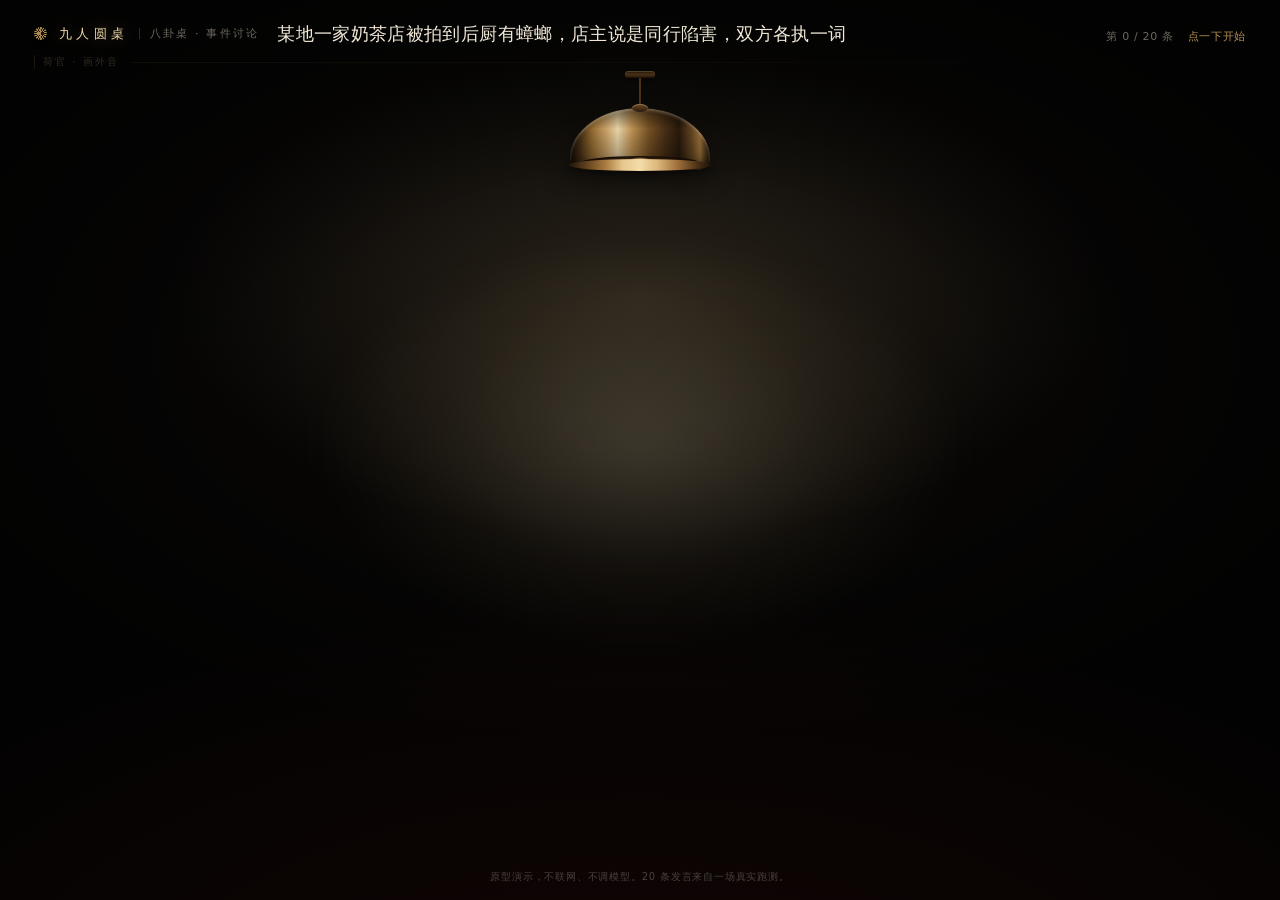
==== commit c6267239: "style(web-preview): 吊灯做出黄铜罩的质感，座位让开灯和发言面板 - 灯重做：天花线盒 + 两段吊线 + 黄铜灯罩（竖向金属高光带、罩顶喉口、   罩口椭圆铜边、罩内黑洞与灯芯），是" ====
--- a/web-preview/index.html
+++ b/web-preview/index.html
@@ -29,10 +29,15 @@
   </div>
 
   <main class="floor">
-    <!-- 桌子正上方那盏灯 -->
+    <!-- 桌子正上方那盏灯：天花线盒 → 吊线 → 黄铜罩（罩口一圈亮边、罩内暗、灯芯亮） -->
     <div class="lamp" aria-hidden="true">
+      <span class="rose"></span>
       <span class="cord"></span>
-      <span class="shade"><span class="bulb"></span></span>
+      <span class="shade">
+        <span class="throat"></span>
+        <span class="mouth"></span>
+        <span class="bulb"></span>
+      </span>
       <span class="halo"></span>
     </div>
 
--- a/web-preview/style.css
+++ b/web-preview/style.css
@@ -126,8 +126,9 @@
 /* ── 桌面 ───────────────────────────────────────────── */
 .floor { position: relative; min-height: 0; z-index: 2; }
 
-/* 吊灯：一根线从顶上垂下来，锥形灯罩，罩口一点亮。
-   Qt 落地：三个 QLabel/QWidget 叠放，灯罩用 QPainter 画梯形，光晕用径向渐变贴图。 */
+/* 吊灯：天花线盒 → 吊线 → 黄铜灯罩（罩口铜边、罩内暗、灯芯亮）→ 落在绒面上的光。
+   质感靠三件事：竖向的金属高光带（不是一块平涂的渐变）、罩口那圈椭圆亮边、
+   罩里那口"黑洞"（从下往上看灯，看到的是内壁）。 */
 .lamp {
   position: absolute;
   left: 50%;
@@ -137,54 +138,107 @@
   flex-direction: column;
   align-items: center;
   pointer-events: none;
-  z-index: 1;
-}
+  z-index: 3; /* 压过桌面，好让灯下的光斑真的落在绒面上 */
+}
+
+/* 天花线盒：一小块深铜，别让吊线从空气里长出来 */
+.lamp .rose {
+  width: 30px;
+  height: 7px;
+  border-radius: 3px 3px 2px 2px;
+  background: linear-gradient(180deg, #241708, #4a3117 55%, #1a1007);
+  box-shadow: 0 1px 2px rgba(0, 0, 0, 0.6), inset 0 1px 0 rgba(255, 226, 180, 0.18);
+}
+
 .lamp .cord {
-  width: 1px;
-  height: 34px;
-  background: linear-gradient(180deg, rgba(0, 0, 0, 0.1), rgba(150, 130, 100, 0.45));
-}
+  width: 2px;
+  height: 30px;
+  background: linear-gradient(90deg, #1b1209, #6b4a24 40%, #c79a5c 52%, #513518 72%, #150d06);
+}
+
 .lamp .shade {
   position: relative;
-  width: 118px;
-  height: 52px;
+  width: 140px;
+  height: 62px;
+  border-radius: 70px 70px 14px 14px / 50px 50px 11px 11px;
   background:
-    linear-gradient(176deg, #6f4d24 0%, #3c2713 46%, #22150a 100%);
-  clip-path: polygon(18% 0, 82% 0, 100% 100%, 0 100%);
-  box-shadow: inset 0 2px 0 rgba(255, 232, 186, 0.25);
-}
-/* 罩口那一圈亮边 + 灯泡 */
+    linear-gradient(180deg, rgba(0, 0, 0, 0.55) 0%, rgba(0, 0, 0, 0.06) 34%, rgba(0, 0, 0, 0.42) 100%),
+    linear-gradient(90deg,
+      #170e06 0%, #4a3116 7%, #9c7134 16%, #d9b174 27%, #f6e0b2 34%,
+      #c79a58 44%, #7d5626 56%, #4a3016 68%, #2a1a0c 78%,
+      #6b4a24 87%, #a97b3f 93%, #2c1b0b 100%);
+  box-shadow:
+    inset 0 2px 3px rgba(255, 240, 210, 0.30),
+    inset 0 -3px 8px rgba(0, 0, 0, 0.55),
+    0 10px 26px rgba(0, 0, 0, 0.45);
+}
+
+/* 罩顶那个小小的黄铜喉口，线从这里进去 */
+.lamp .throat {
+  position: absolute;
+  left: 50%;
+  top: -4px;
+  width: 16px;
+  height: 8px;
+  transform: translateX(-50%);
+  border-radius: 50%;
+  background: linear-gradient(180deg, #6b4a24, #2a1a0c);
+  box-shadow: inset 0 1px 0 rgba(255, 232, 190, 0.28);
+}
+
+/* 罩口那圈椭圆铜边：亮铜 + 里侧一条影子 */
 .lamp .shade::after {
   content: "";
   position: absolute;
-  left: 0;
-  right: 0;
-  bottom: 0;
-  height: 5px;
-  background: linear-gradient(180deg, rgba(255, 226, 168, 0.55), rgba(255, 226, 168, 0.06));
-}
+  left: -2px;
+  right: -2px;
+  bottom: -1px;
+  height: 12px;
+  border-radius: 50%;
+  background: linear-gradient(90deg,
+    #1a1008 0%, #5c3d1c 12%, #a97b3f 26%, #e8c78e 38%,
+    #f4ddaa 50%, #dcb87c 62%, #a0703a 76%, #4a3016 90%, #170e06 100%);
+  box-shadow: 0 2px 6px rgba(0, 0, 0, 0.5);
+}
+
+/* 从下往上看到的罩内：黑洞 + 一点反光 */
+.lamp .mouth {
+  position: absolute;
+  left: 12px;
+  right: 12px;
+  bottom: 1px;
+  height: 13px;
+  border-radius: 50%;
+  background: radial-gradient(closest-side, rgba(255, 196, 120, 0.42), rgba(52, 30, 12, 0.95) 62%, #100904 100%);
+}
+
+/* 灯芯：一小团亮，别做成一个大光球 */
 .lamp .bulb {
   position: absolute;
   left: 50%;
-  bottom: -9px;
-  width: 22px;
-  height: 12px;
+  bottom: 2px;
+  width: 26px;
+  height: 11px;
   transform: translateX(-50%);
   border-radius: 50%;
-  background: radial-gradient(closest-side, #fff4d6, rgba(255, 214, 140, 0.55) 60%, transparent 78%);
-  filter: blur(1px);
-}
-/* 灯光落在桌面上的一团暖光 */
+  background: radial-gradient(closest-side, #fffaf0, #ffe0a8 48%, rgba(255, 196, 120, 0.55) 74%, transparent 100%);
+  filter: blur(0.6px);
+}
+
+/* 灯光落在桌面上的一层暖光：铺满整张桌，像环境光，不做成一个聚光斑 */
 .lamp .halo {
   position: absolute;
   left: 50%;
-  top: 86px;
-  width: 520px;
-  height: 300px;
-  transform: translate(-50%, -8%);
-  border-radius: 50%;
-  background: radial-gradient(closest-side, rgba(255, 218, 156, 0.16), rgba(255, 218, 156, 0.05) 55%, transparent 78%);
-  filter: blur(6px);
+  top: 92px;
+  width: 900px;
+  height: 560px;
+  transform: translate(-50%, 0);
+  border-radius: 50%;
+  background:
+    radial-gradient(closest-side, rgba(255, 228, 176, 0.11), rgba(255, 214, 150, 0.05) 46%, transparent 74%),
+    radial-gradient(closest-side, rgba(255, 242, 210, 0.08), transparent 46%);
+  filter: blur(18px);
+  mix-blend-mode: screen;
 }
 
 .table {
@@ -322,11 +376,11 @@
   position: absolute;
   left: 50%;
   top: calc(50% - 2px);
-  width: 210px;
-  height: 132px;
+  width: 236px;
+  height: 152px;
   transform: translate(-50%, -50%);
   border-radius: 50%;
-  background: radial-gradient(58% 64% at 50% 50%, rgba(0, 0, 0, 0.30), transparent 74%);
+  background: radial-gradient(56% 62% at 50% 50%, rgba(0, 0, 0, 0.44), rgba(0, 0, 0, 0.18) 68%, transparent 80%);
   pointer-events: none;
 }
 .plaque {
@@ -443,6 +497,9 @@
 }
 .seat.in { opacity: 1; transform: none; }
 .seat.dim { filter: brightness(0.42) saturate(0.55); }
+/* 近桌那两个人：名字挂到头顶（底下被发言面板挡着），影子也跟着挪到头顶 */
+.seat.bottom { flex-direction: column-reverse; }
+.seat.bottom::before { bottom: auto; top: -16px; }
 
 /* 每个人在桌面上落一点影子，人才像"站在那儿"而不是浮着。
    用 ::before 而不是 ::after，这样它天然排在头像下面，不会被压到别处去。 */
